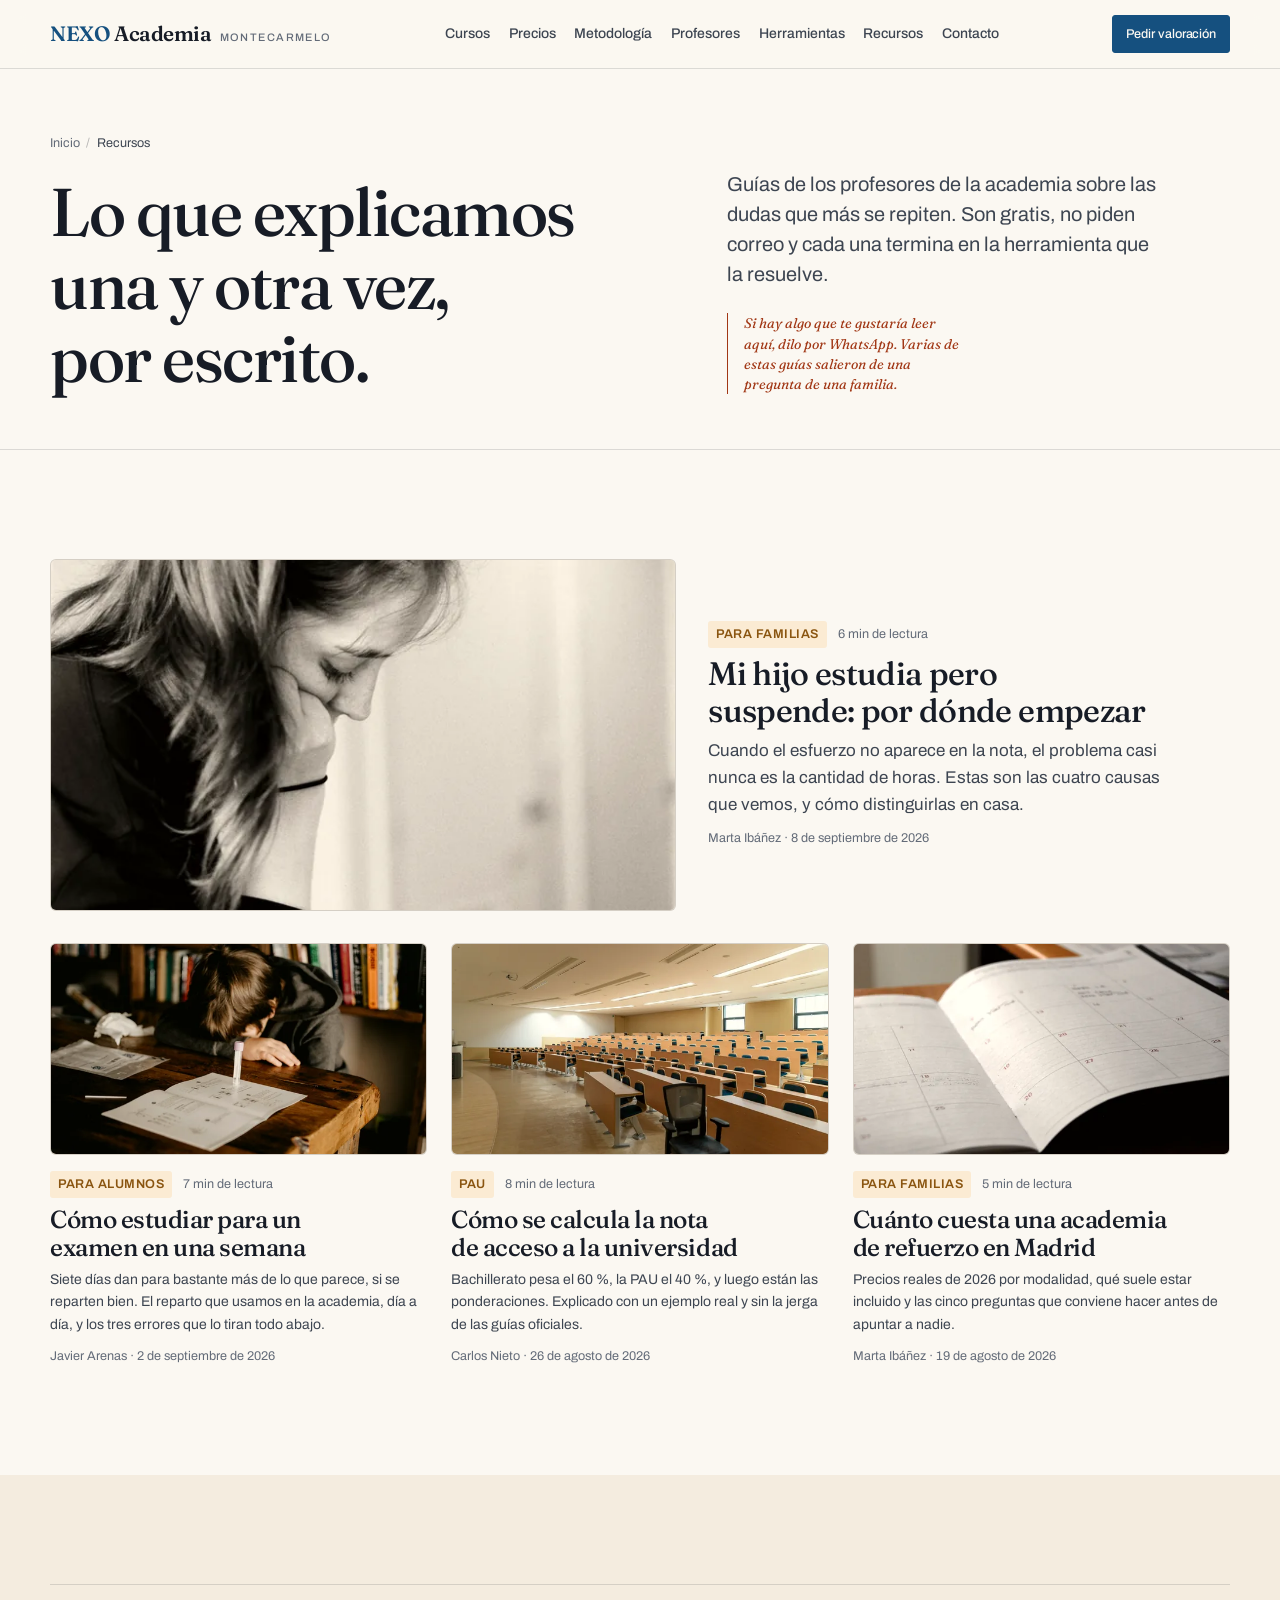
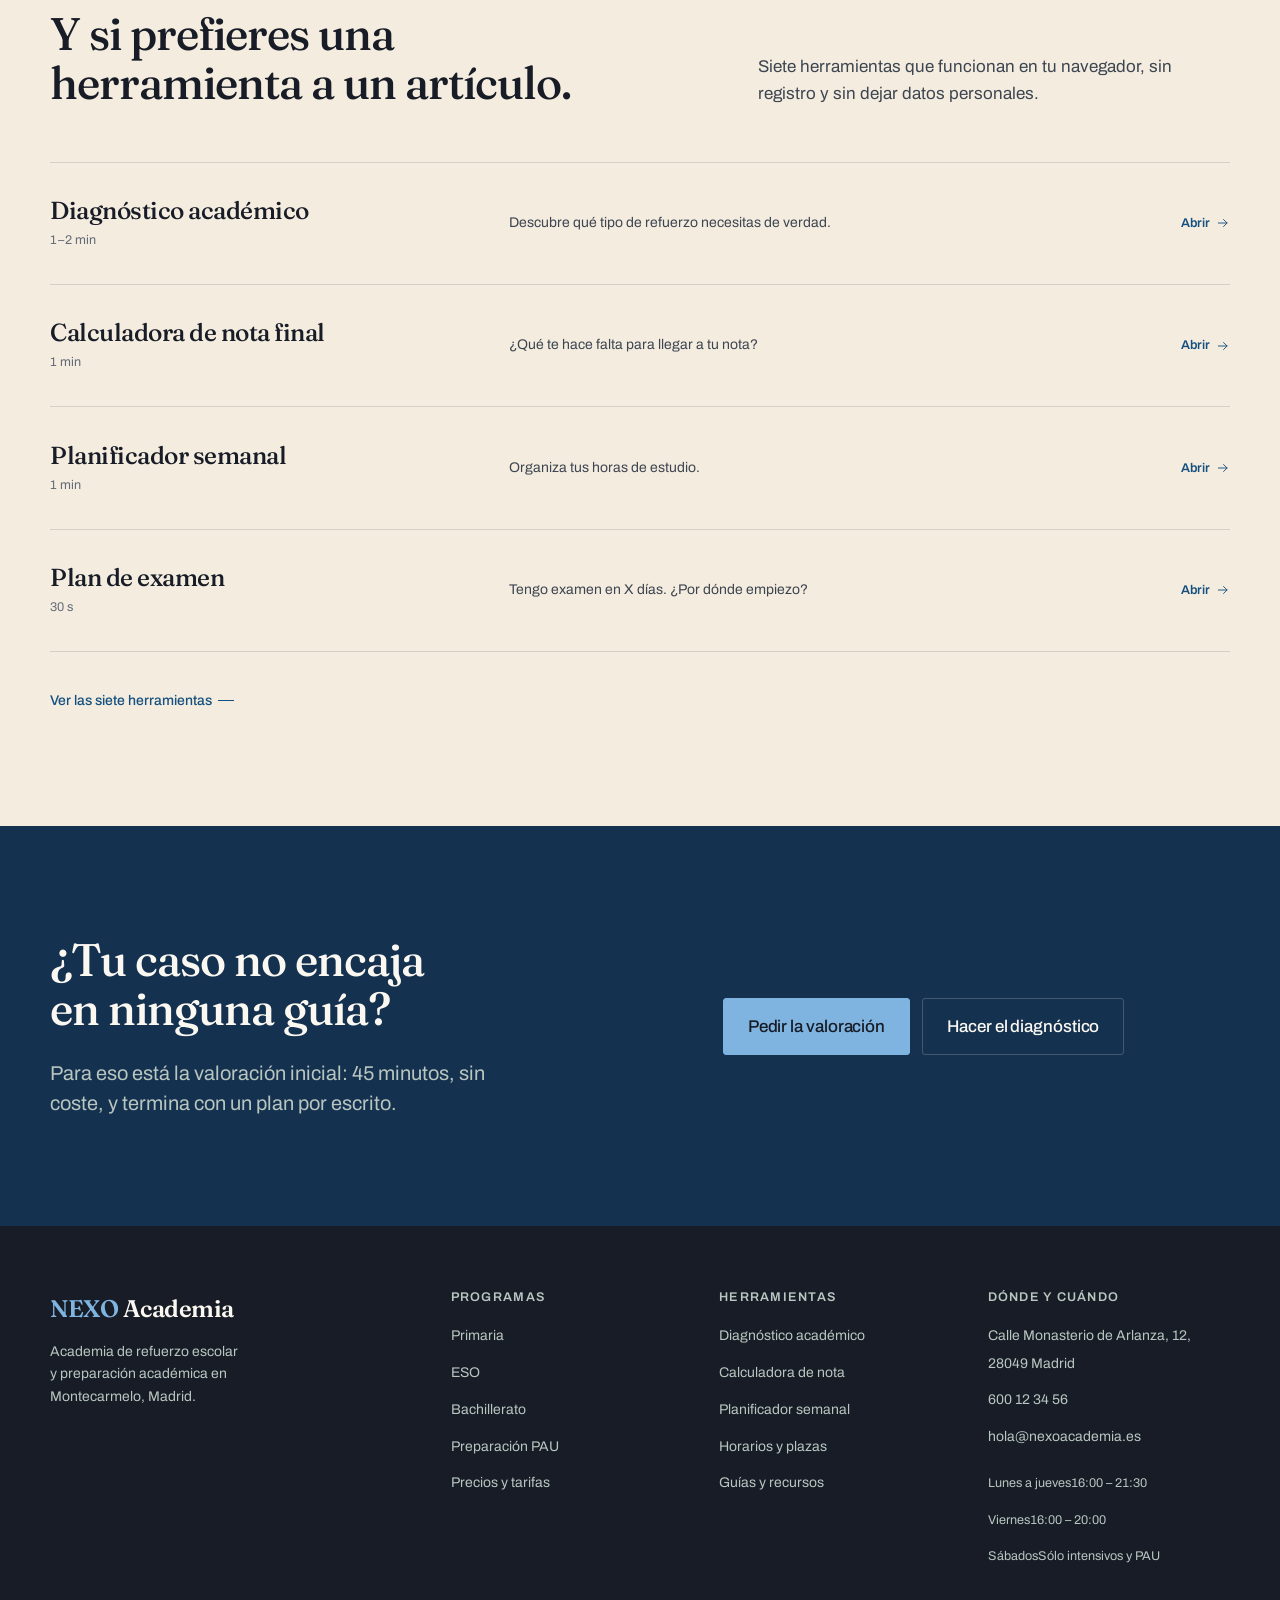
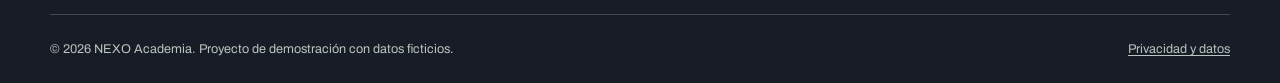
==== recursos/index.html @ dd291768 "Sección de recursos: el motor de captación a medio plazo Cuatro guías escritas por los profesores de" ====
<!doctype html>
<html lang="es">
<head>
<meta charset="utf-8">
<meta name="viewport" content="width=device-width, initial-scale=1">
<title>Recursos y guías de estudio | NEXO Academia</title>
<meta name="description" content="Guías escritas por los profesores de la academia: cómo estudiar para un examen, cómo se calcula la nota de acceso a la universidad y qué hacer cuando se estudia pero se suspende.">
<link rel="canonical" href="https://nexoacademia.es/recursos/index.html">
<meta name="theme-color" content="#fbf8f2">

<meta property="og:type" content="article">
<meta property="og:site_name" content="NEXO Academia">
<meta property="og:locale" content="es_ES">
<meta property="og:title" content="Recursos y guías de estudio | NEXO Academia">
<meta property="og:description" content="Guías escritas por los profesores de la academia: cómo estudiar para un examen, cómo se calcula la nota de acceso a la universidad y qué hacer cuando se estudia pero se suspende.">
<meta property="og:url" content="https://nexoacademia.es/recursos/index.html">
<meta property="og:image" content="https://nexoacademia.es/assets/images/art-suspende.webp">
<meta name="twitter:card" content="summary_large_image">

<link rel="icon" href="/assets/icons/favicon.svg" type="image/svg+xml">
<link rel="preconnect" href="https://fonts.googleapis.com">
<link rel="preconnect" href="https://fonts.gstatic.com" crossorigin>
<link rel="stylesheet" href="https://fonts.googleapis.com/css2?family=Archivo:wght@400..600&family=Fraunces:ital,opsz,wght@0,9..144,400..700;1,9..144,400..600&display=swap">
<link rel="stylesheet" href="/css/main.css">
<link rel="stylesheet" href="/css/components.css">
<link rel="stylesheet" href="/css/responsive.css">

<script src="/js/content.js" defer></script>
<script src="/js/utils.js" defer></script>
<script src="/js/render.js" defer></script>
<script src="/js/main.js" defer></script>

<script type="application/ld+json">
{
  "@context": "https://schema.org",
  "@type": "Blog",
  "name": "Recursos de NEXO Academia",
  "url": "https://nexoacademia.es/recursos/index.html",
  "inLanguage": "es-ES",
  "publisher": {
    "@type": "EducationalOrganization",
    "name": "NEXO Academia",
    "url": "https://nexoacademia.es/"
  },
  "blogPost": [
    {
      "@type": "BlogPosting",
      "headline": "Mi hijo estudia pero suspende: por dónde empezar",
      "url": "https://nexoacademia.es/recursos/mi-hijo-estudia-pero-suspende.html",
      "datePublished": "2026-09-08",
      "author": {
        "@type": "Person",
        "name": "Marta Ibáñez"
      }
    },
    {
      "@type": "BlogPosting",
      "headline": "Cómo estudiar para un examen en una semana",
      "url": "https://nexoacademia.es/recursos/estudiar-para-un-examen-en-una-semana.html",
      "datePublished": "2026-09-02",
      "author": {
        "@type": "Person",
        "name": "Javier Arenas"
      }
    },
    {
      "@type": "BlogPosting",
      "headline": "Cómo se calcula la nota de acceso a la universidad",
      "url": "https://nexoacademia.es/recursos/nota-de-acceso-pau-madrid.html",
      "datePublished": "2026-08-26",
      "author": {
        "@type": "Person",
        "name": "Carlos Nieto"
      }
    },
    {
      "@type": "BlogPosting",
      "headline": "Cuánto cuesta una academia de refuerzo en Madrid",
      "url": "https://nexoacademia.es/recursos/cuanto-cuesta-una-academia-en-madrid.html",
      "datePublished": "2026-08-19",
      "author": {
        "@type": "Person",
        "name": "Marta Ibáñez"
      }
    }
  ]
}
</script>
<script type="application/ld+json">
{
  "@context": "https://schema.org",
  "@type": "BreadcrumbList",
  "itemListElement": [
    {
      "@type": "ListItem",
      "position": 1,
      "name": "Inicio",
      "item": "https://nexoacademia.es/"
    },
    {
      "@type": "ListItem",
      "position": 2,
      "name": "Recursos",
      "item": "https://nexoacademia.es/recursos/index.html"
    }
  ]
}
</script>
</head>

<body>
<a class="skip-link" href="#contenido">Saltar al contenido</a>

<header class="site-header">
  <div class="wrap site-header__inner">
    <a class="brand" href="/index.html">
      <span><span class="brand__mark">NEXO</span> Academia</span>
      <span class="brand__sub">Montecarmelo</span>
    </a>
    <nav class="nav" aria-label="Principal">
      <a class="nav__link" href="/cursos.html">Cursos</a>
      <a class="nav__link" href="/precios.html">Precios</a>
      <a class="nav__link" href="/metodologia.html">Metodología</a>
      <a class="nav__link" href="/profesores.html">Profesores</a>
      <a class="nav__link" href="/herramientas.html">Herramientas</a>
      <a class="nav__link" href="/recursos/index.html">Recursos</a>
      <a class="nav__link" href="/contacto.html">Contacto</a>
    </nav>
    <div class="header-actions">
      <a class="btn btn--sm" href="/contacto.html">Pedir valoración</a>
      <button class="nav-toggle" type="button" aria-expanded="false" aria-controls="menu-movil" aria-label="Abrir menú">
        <span class="nav-toggle__bars" aria-hidden="true"></span>
      </button>
    </div>
  </div>
</header>

<div class="mobile-nav" id="menu-movil" data-open="false">
  <div class="wrap">
    <nav aria-label="Menú móvil">
      <a class="mobile-nav__link" href="/cursos.html">Cursos <span>Primaria a PAU</span></a>
      <a class="mobile-nav__link" href="/precios.html">Precios <span>Tarifas públicas</span></a>
      <a class="mobile-nav__link" href="/metodologia.html">Metodología <span>Cómo trabajamos</span></a>
      <a class="mobile-nav__link" href="/profesores.html">Profesores <span>6 personas</span></a>
      <a class="mobile-nav__link" href="/herramientas.html">Herramientas <span>Gratuitas</span></a>
      <a class="mobile-nav__link" href="/recursos/index.html">Recursos <span>Guías y consejos</span></a>
      <a class="mobile-nav__link" href="/diagnostico.html">Diagnóstico <span>1–2 min</span></a>
      <a class="mobile-nav__link" href="/contacto.html">Contacto <span>Montecarmelo</span></a>
    </nav>
    <div class="mobile-nav__actions">
      <a class="btn btn--lg" href="/contacto.html">Pedir valoración gratuita</a>
      <a class="btn btn--ghost btn--lg" data-link="wa" data-wa-intro="Me gustaría información sobre las clases de refuerzo." href="#">Escribir por WhatsApp</a>
    </div>
  </div>
</div>

<main id="contenido">
  <div class="page-head">
    <div class="wrap">
      <nav aria-label="Migas de pan">
        <ol class="crumbs">
          <li><a href="/index.html">Inicio</a></li>
          <li><span aria-current="page">Recursos</span></li>
        </ol>
      </nav>
      <div class="page-head__grid">
        <h1>Lo que explicamos una y otra vez, por escrito.</h1>
        <div>
          <p class="lead">Guías de los profesores de la academia sobre las dudas que más se repiten. Son gratis, no piden correo y cada una termina en la herramienta que la resuelve.</p>
          <p class="marginalia mt-5">Si hay algo que te gustaría leer aquí, dilo por WhatsApp. Varias de estas guías salieron de una pregunta de una familia.</p>
        </div>
      </div>
    </div>
  </div>

  <section class="section">
    <div class="wrap">
      <h2 class="visually-hidden">Todas las guías</h2>
      <div class="acards" data-render="article-list" data-base="/" data-lead="true"></div>
    </div>
  </section>

  <section class="section section--paper2">
    <div class="wrap">
      <div class="s-head">
        <h2 class="s-head__title">Y si prefieres una herramienta a un artículo.</h2>
        <div class="s-head__aside">
          <p>Siete herramientas que funcionan en tu navegador, sin registro y sin dejar datos personales.</p>
        </div>
      </div>
      <div class="tool-index" data-render="tool-index" data-limit="4" data-brief="true"></div>
      <p class="mt-6"><a class="link-arrow" href="/herramientas.html">Ver las siete herramientas</a></p>
    </div>
  </section>

  <section class="section section--ink on-ink">
    <div class="wrap closer">
      <div>
        <h2 class="closer__title">¿Tu caso no encaja en ninguna guía?</h2>
        <p class="lead mt-5">Para eso está la valoración inicial: 45 minutos, sin coste, y termina con un plan por escrito.</p>
      </div>
      <div class="closer__actions">
        <a class="btn btn--lg" href="/contacto.html">Pedir la valoración</a>
        <a class="btn btn--ghost btn--lg" href="/diagnostico.html">Hacer el diagnóstico</a>
      </div>
    </div>
  </section>
</main>

<footer class="site-footer">
  <div class="wrap">
    <div class="footer-grid">
      <div class="footer-col footer-brand">
        <a class="brand" href="/index.html"><span><span class="brand__mark">NEXO</span> Academia</span></a>
        <p data-academy="brand.descriptor"></p>
      </div>
      <div class="footer-col">
        <h3>Programas</h3>
        <ul>
          <li><a href="/cursos.html#programa-primaria">Primaria</a></li>
          <li><a href="/cursos.html#programa-eso">ESO</a></li>
          <li><a href="/cursos.html#programa-bachillerato">Bachillerato</a></li>
          <li><a href="/cursos.html#programa-pau">Preparación PAU</a></li>
          <li><a href="/precios.html">Precios y tarifas</a></li>
        </ul>
      </div>
      <div class="footer-col">
        <h3>Herramientas</h3>
        <ul>
          <li><a href="/diagnostico.html">Diagnóstico académico</a></li>
          <li><a href="/herramientas.html#nota">Calculadora de nota</a></li>
          <li><a href="/herramientas.html#planner">Planificador semanal</a></li>
          <li><a href="/herramientas.html#plazas">Horarios y plazas</a></li>
          <li><a href="/recursos/index.html">Guías y recursos</a></li>
        </ul>
      </div>
      <div class="footer-col">
        <h3>Dónde y cuándo</h3>
        <ul>
          <li><a data-link="maps" href="#" rel="noopener"><span data-academy="contact.street"></span>, <span data-academy="contact.city"></span></a></li>
          <li><a data-link="tel" href="#"><span data-academy="contact.phone"></span></a></li>
          <li><a data-link="mail" href="#"><span data-academy="contact.email"></span></a></li>
        </ul>
        <ul class="mt-5" data-render="hours" style="font-size:var(--step--2);color:var(--tx-2-on-ink);display:grid;gap:.4rem"></ul>
      </div>
    </div>
    <div class="footer-bottom">
      <p>© <span data-academy="year"></span> NEXO Academia. Proyecto de demostración con datos ficticios.</p>
      <p><a href="/privacidad.html">Privacidad y datos</a></p>
    </div>
  </div>
</footer>

<a class="wa-float" data-wa-context="Escribo desde vuestra web." href="#" aria-label="Escribir por WhatsApp">
  <svg viewBox="0 0 24 24" fill="none" stroke="currentColor" stroke-width="1.7" stroke-linecap="round" stroke-linejoin="round" aria-hidden="true">
    <path d="M3.5 20.5 5 16a8.5 8.5 0 1 1 3.2 3.1l-4.7 1.4Z"/>
    <path d="M9 9.5c0 3 2.5 5.5 5.5 5.5.6 0 1-.4 1-.9l-.2-1-1.6-.5-.8.9a5.7 5.7 0 0 1-2.4-2.4l.9-.8-.5-1.6-1-.2c-.5 0-.9.4-.9 1Z"/>
  </svg>
  <span>WhatsApp</span>
</a>

</body>
</html>
---- css/main.css ----
/* ═══════════════════════════════════════════════════════════════════════
   NEXO Academia — main.css
   Dirección visual: «Papel y Regla». Papel cálido, tinta, verde pizarra y
   un rojo de corrección que sólo aparece cuando hay algo que señalar.
   Orden: tokens · reset · tipografía · layout · secciones · utilidades.
   ═══════════════════════════════════════════════════════════════════════ */

/* ───────────────────────────────  TOKENS  ─────────────────────────── */
:root {
  /* Superficies */
  --paper:        #fbf8f2;
  --paper-2:      #f4ecdf;   /* arena */
  --paper-3:      #eadfc9;
  --ink:          #171c26;   /* casi negro, con un punto de azul */
  --navy:         #14314f;   /* superficie oscura de marca */
  --navy-2:       #0e2439;

  /* Texto */
  --tx:           #171c26;
  --tx-2:         #3d4551;
  --tx-3:         #636b78;
  --tx-on-ink:    #fbf8f2;
  --tx-2-on-ink:  #b9c6c0;

  /* Acentos */
  --blue:         #15507f;
  --blue-deep:    #0f3c61;
  --blue-soft:    #e3ecf5;
  --blue-lift:    #7fb3e0;   /* sobre azul oscuro */

  --amber:        #e0912b;   /* el color que se ve: rellenos y marcas */
  --amber-ink:    #8a5510;   /* la versión legible como texto */
  --amber-soft:   #fbebd3;
  --amber-lift:   #f0b25a;   /* sobre verde oscuro */

  --red:          #ce4b21;   /* marca de corrección */
  --red-deep:     #a13715;
  --red-soft:     #fbe8e0;
  --red-lift:     #f79468;

  /* Filetes */
  --rule:         rgba(23, 28, 38, .14);
  --rule-strong:  rgba(23, 28, 38, .3);
  --rule-on-ink:  rgba(251, 248, 242, .2);

  /* Tipografía */
  --font-display: 'Fraunces', 'Iowan Old Style', 'Palatino Linotype', Georgia, serif;
  --font-text:    'Archivo', system-ui, -apple-system, 'Segoe UI', Roboto, sans-serif;

  --step--2: clamp(.75rem, .735rem + .07vw, .8125rem);
  --step--1: clamp(.8125rem, .79rem + .11vw, .875rem);
  --step-0:  clamp(1rem, .972rem + .14vw, 1.0625rem);
  --step-1:  clamp(1.125rem, 1.08rem + .22vw, 1.25rem);
  --step-2:  clamp(1.3rem, 1.22rem + .4vw, 1.55rem);
  --step-3:  clamp(1.55rem, 1.39rem + .8vw, 2.1rem);
  --step-4:  clamp(1.95rem, 1.65rem + 1.5vw, 2.95rem);
  --step-5:  clamp(2.5rem, 1.9rem + 2.9vw, 4.35rem);
  --step-6:  clamp(2.9rem, 1.95rem + 4.4vw, 5.6rem);

  /* Ritmo */
  --s-1: .25rem;  --s-2: .5rem;   --s-3: .75rem;  --s-4: 1rem;
  --s-5: 1.5rem;  --s-6: 2rem;    --s-7: 3rem;    --s-8: 4rem;
  --s-9: 6rem;    --s-10: 8rem;

  --wrap:      min(100% - 2.5rem, 1180px);
  --wrap-wide: min(100% - 2.5rem, 1400px);
  --wrap-text: min(100% - 2.5rem, 46rem);
  --measure:   68ch;

  /* Forma */
  --r-1: 3px;
  --r-2: 6px;
  --r-pill: 999px;

  /* Movimiento */
  --ease-out:    cubic-bezier(.23, 1, .32, 1);
  --ease-in-out: cubic-bezier(.77, 0, .175, 1);
  --t-fast: 140ms;
  --t-mid:  220ms;
  --t-slow: 340ms;

  --shadow-lift: 0 1px 2px rgba(23, 28, 38, .05), 0 10px 30px -14px rgba(23, 28, 38, .28);
  --shadow-pop:  0 2px 4px rgba(23, 28, 38, .06), 0 22px 48px -20px rgba(23, 28, 38, .34);

  --header-h: 60px;
  color-scheme: light;
}

/* ────────────────────────────────  RESET  ─────────────────────────── */
*, *::before, *::after { box-sizing: border-box; }

* { margin: 0; }

html {
  -webkit-text-size-adjust: 100%;
  scroll-behavior: smooth;
  scroll-padding-top: calc(var(--header-h) + 1.5rem);
}

body {
  background: var(--paper);
  color: var(--tx);
  font-family: var(--font-text);
  font-size: var(--step-0);
  line-height: 1.6;
  font-synthesis-weight: none;
  text-rendering: optimizeLegibility;
  -webkit-font-smoothing: antialiased;
  overflow-x: hidden;
}

img, svg, video { display: block; max-width: 100%; height: auto; }
/* El reset anterior pisa el display:none que el navegador da a [hidden]. */
[hidden] { display: none !important; }
input, button, textarea, select { font: inherit; color: inherit; }
button { background: none; border: 0; }
ul, ol { padding: 0; list-style: none; }

/* Superficies del navegador: también forman parte del diseño */
::selection { background: var(--blue); color: var(--paper); }
body { caret-color: var(--blue); }
:focus-visible {
  outline: 2px solid var(--blue);
  outline-offset: 3px;
  border-radius: var(--r-1);
}
.on-ink :focus-visible { outline-color: var(--blue-lift); }

@supports (scrollbar-color: red blue) {
  html { scrollbar-color: var(--rule-strong) transparent; scrollbar-width: thin; }
}
::-webkit-scrollbar { width: 11px; height: 11px; }
::-webkit-scrollbar-track { background: var(--paper-2); }
::-webkit-scrollbar-thumb {
  background: rgba(23, 28, 38, .24);
  border: 3px solid var(--paper-2);
  border-radius: var(--r-pill);
}
::-webkit-scrollbar-thumb:hover { background: rgba(23, 28, 38, .42); }

/* ─────────────────────────────  TIPOGRAFÍA  ───────────────────────── */
h1, h2, h3, h4 {
  font-family: var(--font-display);
  font-weight: 500;
  line-height: 1.08;
  letter-spacing: -.022em;
  text-wrap: balance;
  font-variation-settings: 'SOFT' 0, 'WONK' 0;
}

h1 { font-size: var(--step-5); }
h2 { font-size: var(--step-4); }
h3 { font-size: var(--step-2); line-height: 1.18; letter-spacing: -.016em; }
h4 { font-size: var(--step-1); line-height: 1.25; letter-spacing: -.012em; }

p { text-wrap: pretty; }
p, li { max-width: var(--measure); }

a { color: inherit; text-underline-offset: .18em; text-decoration-thickness: from-font; }

strong, b { font-weight: 600; }

.display {
  font-family: var(--font-display);
  font-weight: 500;
  letter-spacing: -.03em;
  line-height: 1;
  font-variation-settings: 'SOFT' 0, 'WONK' 0;
}

.lead {
  font-size: var(--step-1);
  line-height: 1.5;
  color: var(--tx-2);
  max-width: 44ch;
}

.num {
  font-family: var(--font-display);
  font-variant-numeric: tabular-nums lining-nums;
  letter-spacing: -.03em;
}

.tnum { font-variant-numeric: tabular-nums lining-nums; }

.micro {
  font-size: var(--step--2);
  letter-spacing: .1em;
  text-transform: uppercase;
  font-weight: 600;
  color: var(--tx-3);
}

.small { font-size: var(--step--1); color: var(--tx-2); }

/* Anotación al margen: la firma visual del proyecto */
.marginalia {
  font-family: var(--font-display);
  font-style: italic;
  font-size: var(--step--1);
  line-height: 1.45;
  color: var(--red-deep);   /* el rojo de relleno no llega a AA como texto */
  max-width: 26ch;
  padding-left: var(--s-4);
  border-left: 1px solid currentColor;
}

.on-ink .marginalia { color: var(--red-lift); }

/* ───────────────────────────────  LAYOUT  ─────────────────────────── */
.wrap      { width: var(--wrap); margin-inline: auto; }
.wrap-wide { width: var(--wrap-wide); margin-inline: auto; }
.wrap-text { width: var(--wrap-text); margin-inline: auto; }

.section { padding-block: clamp(3.5rem, 2rem + 6vw, 7rem); }
.section-tight { padding-block: clamp(2.5rem, 1.5rem + 4vw, 4.5rem); }

.section--paper2 { background: var(--paper-2); }

/* Sobre tinta se redefinen los tokens, no cada selector: así ningún texto
   secundario se queda con un gris pensado para fondo claro. */
/* .result es una superficie oscura suelta dentro de una página clara:
   necesita los mismos tokens o su texto y sus botones se vuelven invisibles. */
.section--ink, .on-ink, .site-footer, .result {
  --tx:          #fbf8f2;
  --tx-2:        #b9c6c0;
  --tx-3:        #b9c6c0;
  --blue:       var(--blue-lift);
  --amber:       var(--amber-lift);
  --amber-ink:   var(--amber-lift);
  --red:         var(--red-lift);
  --rule:        rgba(251, 248, 242, .2);
  --rule-strong: rgba(251, 248, 242, .36);
  --paper-2:     rgba(251, 248, 242, .07);
  --paper-3:     rgba(251, 248, 242, .12);
  color: var(--tx-on-ink);
}

.section--ink { background: var(--navy); }

/* La franja que sigue al hero recoge su azul sin corte visible. */
.hero-cine + .section--ink { padding-top: clamp(2.5rem, 1.5rem + 3vw, 4rem); }
.site-footer  { background: var(--navy-2); }

.rule { border: 0; border-top: 1px solid var(--rule); margin: 0; }
.rule--strong { border-top-color: var(--rule-strong); }
.on-ink .rule, .section--ink .rule { border-top-color: var(--rule-on-ink); }

/* Encabezado de sección: título a la izquierda, entradilla a la derecha.
   Sin etiquetas sobre el título: el titular se sostiene solo. */
.s-head {
  display: grid;
  gap: var(--s-4) var(--s-7);
  padding-top: var(--s-5);
  border-top: 1px solid var(--rule);
  margin-bottom: clamp(2rem, 1rem + 3vw, 3.5rem);
}

.s-head__title { max-width: 18ch; }
.s-head__aside { align-self: end; }
.s-head__aside p { color: var(--tx-2); max-width: 42ch; }

@media (min-width: 62rem) {
  .s-head { grid-template-columns: minmax(0, 7fr) minmax(0, 5fr); align-items: start; }
}

.grid { display: grid; gap: var(--s-5); }

.skip-link {
  position: absolute;
  left: var(--s-4);
  top: var(--s-4);
  z-index: 200;
  transform: translateY(-160%);
  background: var(--ink);
  color: var(--paper);
  padding: .65rem 1rem;
  border-radius: var(--r-1);
  font-size: var(--step--1);
  font-weight: 500;
  transition: transform var(--t-mid) var(--ease-out);
}
.skip-link:focus-visible { transform: translateY(0); }

/* ──────────────────────────────  CABECERA  ────────────────────────── */
.site-header {
  position: sticky;
  top: 0;
  z-index: 100;
  background: color-mix(in srgb, var(--paper) 86%, transparent);
  backdrop-filter: saturate(140%) blur(12px);
  -webkit-backdrop-filter: saturate(140%) blur(12px);
  border-bottom: 1px solid var(--rule);
}

.site-header__inner {
  height: var(--header-h);
  display: flex;
  align-items: center;
  justify-content: space-between;
  gap: var(--s-5);
}

.brand {
  display: inline-flex;
  align-items: baseline;
  gap: .5rem;
  text-decoration: none;
  font-family: var(--font-display);
  font-size: 1.3rem;
  font-weight: 600;
  letter-spacing: -.02em;
  font-variation-settings: 'SOFT' 0, 'WONK' 0;
  white-space: nowrap;
}
.brand__mark { color: var(--blue); }
.brand__sub {
  font-family: var(--font-text);
  font-size: .68rem;
  font-weight: 500;
  letter-spacing: .13em;
  text-transform: uppercase;
  color: var(--tx-3);
}

.nav { display: none; }

@media (min-width: 64rem) {
  .nav {
    display: flex;
    align-items: center;
    gap: clamp(.9rem, .2rem + 1.2vw, 1.7rem);
  }
  .nav__link {
    position: relative;
    text-decoration: none;
    font-size: var(--step--1);
    font-weight: 500;
    color: var(--tx-2);
    padding-block: .4rem;
    transition: color var(--t-fast) ease;
  }
  .nav__link::after {
    content: '';
    position: absolute;
    left: 0;
    right: 0;
    bottom: 0;
    height: 1.5px;
    background: var(--blue);
    transform: scaleX(0);
    transform-origin: left;
    transition: transform var(--t-mid) var(--ease-out);
  }
  .nav__link:hover { color: var(--tx); }
  .nav__link:hover::after,
  .nav__link[aria-current='page']::after { transform: scaleX(1); }
  .nav__link[aria-current='page'] { color: var(--tx); }
}

.header-actions { display: flex; align-items: center; gap: var(--s-3); }
.header-actions .btn { white-space: nowrap; }

/* Menú móvil */
.nav-toggle {
  display: inline-flex;
  align-items: center;
  justify-content: center;
  width: 44px;
  height: 44px;
  margin-right: -6px;
  border-radius: var(--r-1);
  cursor: pointer;
  color: var(--tx);
}
@media (min-width: 64rem) { .nav-toggle { display: none; } }

.nav-toggle__bars { display: block; width: 20px; height: 12px; position: relative; }
.nav-toggle__bars::before,
.nav-toggle__bars::after {
  content: '';
  position: absolute;
  left: 0;
  width: 100%;
  height: 1.5px;
  background: currentColor;
  transition: transform var(--t-mid) var(--ease-out), top var(--t-fast) var(--ease-out);
}
.nav-toggle__bars::before { top: 0; }
.nav-toggle__bars::after  { top: 10px; }
.nav-toggle[aria-expanded='true'] .nav-toggle__bars::before { top: 5px; transform: rotate(45deg); }
.nav-toggle[aria-expanded='true'] .nav-toggle__bars::after  { top: 5px; transform: rotate(-45deg); }

.mobile-nav {
  position: fixed;
  inset: var(--header-h) 0 0;
  z-index: 99;
  background: var(--paper);
  padding: var(--s-6) 0 var(--s-8);
  overflow-y: auto;
  opacity: 0;
  visibility: hidden;
  transform: translateY(-8px);
  /* La visibilidad cambia de golpe: al abrir, de inmediato; al cerrar, al final. */
  transition: opacity var(--t-mid) var(--ease-out),
              transform var(--t-mid) var(--ease-out),
              visibility 0s linear var(--t-mid);
}
.mobile-nav[data-open='true'] {
  opacity: 1;
  visibility: visible;
  transform: translateY(0);
  transition: opacity var(--t-mid) var(--ease-out),
              transform var(--t-mid) var(--ease-out),
              visibility 0s;
}
@media (min-width: 64rem) { .mobile-nav { display: none; } }

.mobile-nav__link {
  display: flex;
  align-items: baseline;
  justify-content: space-between;
  gap: var(--s-4);
  padding: var(--s-4) 0;
  border-bottom: 1px solid var(--rule);
  text-decoration: none;
  font-family: var(--font-display);
  font-size: var(--step-2);
  letter-spacing: -.02em;
  font-variation-settings: 'SOFT' 0, 'WONK' 0;
}
.mobile-nav__link span { font-family: var(--font-text); font-size: var(--step--1); color: var(--tx-3); }
.mobile-nav__link[aria-current='page'] { color: var(--blue); }
.mobile-nav__actions { display: grid; gap: var(--s-3); margin-top: var(--s-6); }

/* ──────────────────────────────  PIE  ─────────────────────────────── */
.site-footer {
  background: var(--ink);
  color: var(--tx-on-ink);
  padding-block: var(--s-8) var(--s-5);
}
.site-footer a { color: var(--tx-on-ink); }

.footer-grid {
  display: grid;
  gap: var(--s-7) var(--s-6);
  padding-bottom: var(--s-7);
}
@media (min-width: 46rem) { .footer-grid { grid-template-columns: repeat(2, minmax(0, 1fr)); } }
@media (min-width: 70rem) { .footer-grid { grid-template-columns: 1.6fr 1fr 1fr 1.1fr; } }

.footer-col h3 {
  font-family: var(--font-text);
  font-size: var(--step--2);
  font-weight: 600;
  letter-spacing: .1em;
  text-transform: uppercase;
  color: var(--tx-2-on-ink);
  margin-bottom: var(--s-4);
}
.footer-col li + li { margin-top: .6rem; }
.footer-col a {
  font-size: var(--step--1);
  text-decoration: none;
  color: var(--tx-2-on-ink);
  transition: color var(--t-fast) ease;
}
.footer-col a:hover { color: var(--tx-on-ink); text-decoration: underline; }

.footer-brand .brand { color: var(--tx-on-ink); font-size: 1.5rem; }
.footer-brand .brand__mark { color: var(--blue-lift); }
.footer-brand p { color: var(--tx-2-on-ink); font-size: var(--step--1); margin-top: var(--s-3); max-width: 34ch; }

.footer-bottom {
  border-top: 1px solid var(--rule-on-ink);
  padding-top: var(--s-5);
  display: flex;
  flex-wrap: wrap;
  gap: var(--s-3) var(--s-5);
  justify-content: space-between;
  font-size: var(--step--2);
  color: var(--tx-2-on-ink);
}
.footer-bottom a { color: var(--tx-2-on-ink); }

/* ─────────────  REJILLA HEREDADA DEL HERO (metodología)  ────────────── */
.hero__grid { display: grid; gap: clamp(2rem, 1rem + 4vw, 3.5rem); }

@media (min-width: 64rem) {
  .hero__grid {
    grid-template-columns: minmax(0, 1.08fr) minmax(0, .92fr);
    align-items: center;
    gap: clamp(2.5rem, 1rem + 4vw, 5rem);
  }
}

.stars { display: inline-flex; gap: 2px; color: var(--amber); vertical-align: middle; }
.stars svg { width: 16px; height: 16px; }

/* Ficha de seguimiento: sigue viva en la página de metodología. */
.hero__card {
  background: var(--paper);
  border: 1px solid var(--rule-strong);
  border-radius: var(--r-2);
  box-shadow: var(--shadow-lift);
  overflow: hidden;
}

.hero__card-head {
  display: flex;
  align-items: center;
  justify-content: space-between;
  gap: var(--s-4);
  padding: var(--s-4) var(--s-5);
  border-bottom: 1px solid var(--rule);
  background: var(--paper-2);
}
.hero__card-body { padding: var(--s-5); display: grid; gap: var(--s-4); }

.trend {
  display: grid;
  grid-template-columns: repeat(5, 1fr);
  gap: var(--s-3);
  align-items: end;
  height: 148px;
  padding-top: var(--s-2);
}
.trend__col {
  display: flex;
  flex-direction: column;
  align-items: center;
  justify-content: flex-end;
  gap: .3rem;
  height: 100%;
  min-height: 0;
}

/* La barra vive dentro de su propia pista: así el valor de arriba y la
   etiqueta de abajo nunca se comen el espacio del gráfico. */
.trend__track {
  flex: 1 1 auto;
  min-height: 0;
  width: 100%;
  display: flex;
  align-items: flex-end;
  justify-content: center;
}
.trend__bar {
  width: 100%;
  max-width: 34px;
  flex: 0 0 auto;
  background: var(--blue-soft);
  border: 1px solid var(--blue);
  border-bottom: 0;
  border-radius: var(--r-1) var(--r-1) 0 0;
  transform-origin: bottom;
  height: calc(var(--h) * 1%);
  min-height: 3px;
  /* El único gesto de entrada de la portada. Sin JS: no parpadea. */
  animation: bar-grow 720ms var(--ease-out) both;
  animation-delay: var(--d, 0ms);
}
@keyframes bar-grow {
  from { transform: scaleY(.04); opacity: .4; }
  to   { transform: scaleY(1); opacity: 1; }
}
.trend__col:last-child .trend__bar { background: var(--blue); }
.trend__label { font-size: var(--step--2); color: var(--tx-3); font-variant-numeric: tabular-nums; }
.trend__value {
  font-family: var(--font-display);
  font-size: var(--step--1);
  font-weight: 600;
  font-variant-numeric: tabular-nums;
}

/* ──────────────────────────  SÍNTOMAS / PROBLEMA  ─────────────────── */
.symptoms { display: grid; }

.symptom {
  display: grid;
  gap: var(--s-2) var(--s-6);
  padding-block: clamp(1.4rem, 1rem + 1.4vw, 2.2rem);
  border-top: 1px solid var(--rule);
}
.symptom:first-child { border-top: 0; }

.symptom__quote {
  font-family: var(--font-display);
  font-size: var(--step-3);
  line-height: 1.16;
  letter-spacing: -.022em;
  font-variation-settings: 'SOFT' 0, 'WONK' 0;
  max-width: 20ch;
}
.symptom__note { color: var(--tx-2); font-size: var(--step--1); max-width: 42ch; align-self: center; }

@media (min-width: 58rem) {
  .symptom { grid-template-columns: minmax(0, 1fr) minmax(0, 1fr); align-items: baseline; }
}

/* ─────────────────────────────  MÉTODO  ───────────────────────────── */
/* Los números 01–04 sí informan: el orden de las fases es el método. */
.method { display: grid; counter-reset: step; }

.method__item {
  display: grid;
  gap: var(--s-2) var(--s-6);
  padding-block: clamp(1.6rem, 1rem + 1.8vw, 2.6rem);
  border-top: 1px solid var(--rule);
  position: relative;
}

.method__step {
  font-family: var(--font-display);
  font-size: var(--step-3);
  font-weight: 600;
  font-variant-numeric: tabular-nums;
  color: var(--blue);
  line-height: 1;
}
.method__time { font-size: var(--step--1); color: var(--tx-3); margin-top: .35rem; }
.method__title { margin-bottom: .5rem; }
.method__text { color: var(--tx-2); max-width: 52ch; }

@media (min-width: 58rem) {
  .method__item { grid-template-columns: 7rem minmax(0, 1fr) minmax(0, 1.15fr); align-items: start; }
  .method__body { grid-column: 2; }
  .method__text { grid-column: 3; }
  .method__title { margin-bottom: 0; }
}

/* ────────────────────────────  PROGRAMAS  ─────────────────────────── */
.programs { display: grid; gap: 0; }

.program {
  display: grid;
  gap: var(--s-4) var(--s-6);
  padding-block: clamp(1.8rem, 1.2rem + 2vw, 2.8rem);
  border-top: 1px solid var(--rule);
  transition: background-color var(--t-mid) ease;
}
.program:last-child { border-bottom: 1px solid var(--rule); }

.program__name {
  font-family: var(--font-display);
  font-size: var(--step-3);
  letter-spacing: -.025em;
  line-height: 1.05;
  font-variation-settings: 'SOFT' 0, 'WONK' 0;
}
.program__ages { font-size: var(--step--1); color: var(--tx-3); margin-top: .35rem; }
.program__lead { font-size: var(--step-1); line-height: 1.4; max-width: 34ch; }
.program__body { color: var(--tx-2); font-size: var(--step--1); margin-top: var(--s-3); max-width: 52ch; }

.program__meta {
  display: grid;
  gap: var(--s-3);
  align-content: start;
}
.meta-row {
  display: flex;
  justify-content: space-between;
  gap: var(--s-4);
  font-size: var(--step--1);
  padding-bottom: .5rem;
  border-bottom: 1px dotted var(--rule-strong);
}
.meta-row dt { color: var(--tx-3); }
.meta-row dd { margin: 0; font-weight: 500; text-align: right; }

@media (min-width: 60rem) {
  .program { grid-template-columns: minmax(0, 3fr) minmax(0, 5fr) minmax(0, 3.6fr); align-items: start; }
  .program:hover { background: color-mix(in srgb, var(--paper-2) 60%, transparent); }
}

.chips { display: flex; flex-wrap: wrap; gap: .4rem; margin-top: var(--s-4); }
.chip {
  font-size: var(--step--2);
  padding: .28rem .6rem;
  border: 1px solid var(--rule-strong);
  border-radius: var(--r-pill);
  color: var(--tx-2);
  background: var(--paper);
}
.section--paper2 .chip { background: var(--paper); }

/* ───────────────────────────  PROFESORADO  ────────────────────────── */
.teachers { display: grid; gap: var(--s-6) var(--s-6); }
@media (min-width: 48rem) { .teachers { grid-template-columns: repeat(2, minmax(0, 1fr)); } }
@media (min-width: 76rem) { .teachers { grid-template-columns: repeat(3, minmax(0, 1fr)); } }

.teacher { display: grid; gap: var(--s-4); align-content: start; }

.teacher__portrait {
  aspect-ratio: 4 / 5;
  border: 1px solid var(--rule-strong);
  border-radius: var(--r-2);
  overflow: hidden;
  background: var(--paper-2);
}
.teacher__portrait svg { width: 100%; height: 100%; }

.teacher__name { font-size: var(--step-2); }
.teacher__role { font-size: var(--step--1); color: var(--blue); font-weight: 500; margin-top: .2rem; }
.teacher__years {
  font-size: var(--step--2);
  color: var(--tx-3);
  margin-top: .4rem;
  font-variant-numeric: tabular-nums;
}
.teacher__bio { font-size: var(--step--1); color: var(--tx-2); margin-top: var(--s-3); }

/* ─────────────────────────────  OPINIONES  ────────────────────────── */
.quotes { display: grid; gap: var(--s-6); }
@media (min-width: 52rem) { .quotes { grid-template-columns: repeat(2, minmax(0, 1fr)); gap: var(--s-6) var(--s-7); } }

.quote {
  display: grid;
  gap: var(--s-4);
  align-content: start;
  padding-top: var(--s-5);
  border-top: 2px solid var(--ink);
}
.quote blockquote {
  font-family: var(--font-display);
  font-size: var(--step-2);
  line-height: 1.32;
  letter-spacing: -.018em;
  font-variation-settings: 'SOFT' 0, 'WONK' 0;
  margin: 0;
}
.quote figcaption { display: flex; align-items: center; gap: var(--s-3); }

.avatar {
  width: 38px;
  height: 38px;
  flex: none;
  display: grid;
  place-items: center;
  border-radius: var(--r-pill);
  background: var(--blue-soft);
  border: 1px solid var(--blue);
  color: var(--blue-deep);
  font-size: var(--step--2);
  font-weight: 600;
  letter-spacing: .04em;
}
.quote__who { font-size: var(--step--1); font-weight: 500; }
.quote__rel { font-size: var(--step--2); color: var(--tx-3); }

/* ──────────────────────────  CIERRE / CTA  ────────────────────────── */
.closer { display: grid; gap: var(--s-6); align-items: center; }
@media (min-width: 60rem) { .closer { grid-template-columns: minmax(0, 1.2fr) minmax(0, 1fr); gap: var(--s-8); } }

.closer__title { font-size: var(--step-4); max-width: 16ch; }
.closer__actions { display: grid; gap: var(--s-3); }
@media (min-width: 30rem) { .closer__actions { grid-auto-flow: column; justify-content: start; } }

/* ─────────────────────────  CABECERA DE PÁGINA  ───────────────────── */
.page-head {
  padding-block: clamp(2rem, 1rem + 4vw, 4rem) clamp(2rem, 1rem + 3vw, 3.5rem);
  border-bottom: 1px solid var(--rule);
}
.page-head__grid { display: grid; gap: var(--s-5) var(--s-7); }
@media (min-width: 62rem) {
  .page-head__grid { grid-template-columns: minmax(0, 1.25fr) minmax(0, 1fr); align-items: end; }
}
.page-head h1 { font-size: var(--step-5); max-width: 15ch; }
.page-head .lead { max-width: 42ch; }

.crumbs {
  display: flex;
  flex-wrap: wrap;
  align-items: center;
  gap: .4rem;
  font-size: var(--step--2);
  color: var(--tx-3);
  margin-bottom: var(--s-4);
}
.crumbs a { color: var(--tx-3); text-decoration: none; }
.crumbs a:hover { color: var(--tx); text-decoration: underline; }
.crumbs li { display: flex; align-items: center; gap: .4rem; max-width: none; }
.crumbs li + li::before { content: '/'; color: var(--rule-strong); }
.crumbs [aria-current] { color: var(--tx-2); }

/* ─────────────────────────────  REVELADO  ─────────────────────────── */
/* Un único gesto de entrada, corto y sólo donde aporta. */
[data-reveal] {
  opacity: 0;
  transform: translateY(14px);
}
[data-reveal].is-in {
  opacity: 1;
  transform: none;
  transition: opacity 520ms var(--ease-out), transform 520ms var(--ease-out);
  transition-delay: var(--reveal-delay, 0ms);
}
.no-js [data-reveal], html:not(.js) [data-reveal] { opacity: 1; transform: none; }

/* ──────────────────────────  MOVIMIENTO REDUCIDO  ─────────────────── */
@media (prefers-reduced-motion: reduce) {
  html { scroll-behavior: auto; }
  *, *::before, *::after {
    animation-duration: .01ms !important;
    animation-iteration-count: 1 !important;
    transition-duration: .01ms !important;
    scroll-behavior: auto !important;
  }
  [data-reveal] { opacity: 1; transform: none; }
  .trend__bar { transform: none; }
}

/* ────────────────────────────  UTILIDADES  ────────────────────────── */
.visually-hidden {
  position: absolute !important;
  width: 1px; height: 1px;
  padding: 0; margin: -1px;
  overflow: hidden;
  clip: rect(0 0 0 0);
  clip-path: inset(50%);
  white-space: nowrap;
  border: 0;
}
.stack > * + * { margin-top: var(--s-4); }
.stack-lg > * + * { margin-top: var(--s-6); }
.text-red { color: var(--red); }
.text-green { color: var(--blue); }
.mt-5 { margin-top: var(--s-5); }
.mt-6 { margin-top: var(--s-6); }
.mt-7 { margin-top: var(--s-7); }
.no-measure { max-width: none; }

/* ═══════════════════════════════════════════════════════════════════════
   PORTADA CINEMATOGRÁFICA
   Vídeo de un aula real a pantalla completa. El degradado no es adorno:
   garantiza el contraste del texto y funde el vídeo con el papel de la
   sección siguiente.
   ═══════════════════════════════════════════════════════════════════════ */
.hero-cine {
  position: relative;
  isolation: isolate;
  display: grid;
  align-content: center;
  min-height: 92svh;
  /* Se mete bajo la cabecera para que el vídeo llegue al borde superior. */
  margin-top: calc(var(--header-h) * -1);
  padding-top: calc(var(--header-h) + clamp(3rem, 2rem + 5vw, 6rem));
  padding-bottom: clamp(4rem, 3rem + 6vw, 8rem);
  background: var(--navy-2) center / cover no-repeat;
  overflow: hidden;
}

@supports not (min-height: 92svh) {
  .hero-cine { min-height: 92vh; }
}

.hero-cine__media,
.hero-cine__video {
  position: absolute;
  inset: 0;
  width: 100%;
  height: 100%;
  z-index: -2;
}
.hero-cine__media {
  background: var(--navy-2) center / cover no-repeat;
  background-image: image-set(url('../assets/images/hero-poster.webp') 1x);
}
.hero-cine__video { object-fit: cover; opacity: 0; transition: opacity 900ms var(--ease-out); }
.hero-cine__video[data-playing='true'] { opacity: 1; }

.hero-cine__scrim {
  position: absolute;
  inset: 0;
  z-index: -1;
  pointer-events: none;
  background:
    linear-gradient(to bottom,
      rgba(20, 49, 79, .86) 0%,
      rgba(20, 49, 79, .58) 24%,
      rgba(20, 49, 79, .58) 66%,
      rgba(20, 49, 79, .88) 86%,
      var(--navy) 100%);
}

.hero-cine__inner {
  display: grid;
  text-align: center;
  gap: var(--s-5);
}
/* Cada bloque ocupa el ancho disponible y su max-width sólo lo limita:
   con justify-items:center el ancho era el max-width y se salía en móvil. */
.hero-cine__inner > * { margin-inline: auto; }

.hero-cine__title {
  font-size: clamp(2.6rem, 1.4rem + 5.4vw, 5.6rem);
  line-height: .98;
  letter-spacing: -.035em;
  color: var(--paper);
  max-width: 17ch;
  margin: 0;
}
.hero-cine__title em {
  font-style: italic;
  color: var(--amber-lift);
}

.hero-cine__lead {
  font-size: var(--step-1);
  line-height: 1.5;
  color: rgba(251, 248, 242, .82);
  max-width: 48ch;
}

.hero-cine__actions {
  display: flex;
  flex-wrap: wrap;
  justify-content: center;
  gap: var(--s-3);
  margin-top: var(--s-2);
}

.hero-cine__proof {
  display: flex;
  flex-wrap: wrap;
  align-items: center;
  justify-content: center;
  gap: .3rem .6rem;
  font-size: var(--step--1);
  color: rgba(251, 248, 242, .78);
  margin-top: var(--s-4);
}
.hero-cine__proof b { color: var(--paper); font-weight: 600; font-variant-numeric: tabular-nums; }
.hero-cine__proof .stars { color: var(--amber-lift); }

/* Control de pausa: un vídeo que se mueve solo necesita poder pararse. */
.hero-cine .hero-cine__toggle {
  position: absolute;
  right: clamp(1rem, 4vw, 2.5rem);
  bottom: clamp(1rem, 4vw, 2.5rem);
  z-index: 2;
  width: 44px;
  height: 44px;
  display: grid;
  place-items: center;
  border-radius: var(--r-pill);
  color: var(--paper);
  cursor: pointer;
}
.hero-cine__toggle svg { width: 16px; height: 16px; }
.hero-cine__toggle[hidden] { display: none; }

/* ─────────────────────  ENTRADA ESCALONADA  ─────────────────────────── */
@keyframes fade-rise {
  from { opacity: 0; transform: translateY(24px); }
  to   { opacity: 1; transform: none; }
}

.hero-cine__inner > * { animation: fade-rise 800ms var(--ease-out) both; }
.hero-cine__inner > :nth-child(2) { animation-delay: 120ms; }
.hero-cine__inner > :nth-child(3) { animation-delay: 240ms; }
.hero-cine__inner > :nth-child(4) { animation-delay: 360ms; }

/* ────────────────  CABECERA SOBRE EL VÍDEO  ─────────────────────────── */
.site-header[data-over='true'] {
  background: transparent;
  backdrop-filter: none;
  -webkit-backdrop-filter: none;
  border-bottom-color: transparent;
  --tx:   #fbf8f2;
  --tx-2: rgba(251, 248, 242, .78);
  --tx-3: rgba(251, 248, 242, .62);
  color: var(--paper);
}
.site-header[data-over='true'] .brand__mark { color: var(--amber-lift); }
.site-header[data-over='true'] .nav__link::after { background: var(--amber-lift); }
.site-header[data-over='true'] .btn--sm {
  --btn-bg: rgba(251, 248, 242, .1);
  --btn-fg: #fbf8f2;
  --btn-bd: rgba(251, 248, 242, .34);
  backdrop-filter: blur(8px);
  -webkit-backdrop-filter: blur(8px);
  border-radius: var(--r-pill);
}
@media (hover: hover) and (pointer: fine) {
  .site-header[data-over='true'] .btn--sm:hover {
    --btn-bg: var(--amber); --btn-fg: #241505; --btn-bd: var(--amber);
  }
}
.site-header[data-over='true'] :focus-visible { outline-color: var(--paper); }

@media (prefers-reduced-motion: reduce) {
  .hero-cine__inner > * { animation: none; }
  .hero-cine__video { transition: none; }
}
---- css/components.css ----
/* ═══════════════════════════════════════════════════════════════════════
   NEXO Academia — components.css
   Botones, campos, herramientas, resultados, acordeón, tablas y estados.
   ═══════════════════════════════════════════════════════════════════════ */

/* ──────────────────────────────  BOTONES  ─────────────────────────── */
.btn {
  --btn-bg: var(--blue);
  --btn-fg: var(--paper);
  --btn-bd: var(--blue);
  display: inline-flex;
  align-items: center;
  justify-content: center;
  gap: .5rem;
  min-height: 46px;
  padding: .7rem 1.15rem;
  background: var(--btn-bg);
  color: var(--btn-fg);
  border: 1px solid var(--btn-bd);
  border-radius: var(--r-1);
  font-size: var(--step--1);
  font-weight: 500;
  letter-spacing: -.005em;
  text-decoration: none;
  cursor: pointer;
  text-align: center;
  transition: background-color var(--t-fast) ease,
              border-color var(--t-fast) ease,
              color var(--t-fast) ease,
              transform var(--t-fast) var(--ease-out);
}
.btn:active { transform: scale(.975); }
.btn svg { flex: none; width: 16px; height: 16px; }

@media (hover: hover) and (pointer: fine) {
  .btn:hover { --btn-bg: var(--blue-deep); --btn-bd: var(--blue-deep); }
}

.btn--ghost { --btn-bg: transparent; --btn-fg: var(--tx); --btn-bd: var(--rule-strong); }
@media (hover: hover) and (pointer: fine) {
  .btn--ghost:hover { --btn-bg: transparent; --btn-fg: var(--blue); --btn-bd: var(--blue); }
}

.btn--ink { --btn-bg: var(--ink); --btn-fg: var(--paper); --btn-bd: var(--ink); }
@media (hover: hover) and (pointer: fine) {
  .btn--ink:hover { --btn-bg: var(--blue); --btn-bd: var(--blue); }
}

.btn--wa { --btn-bg: transparent; --btn-fg: var(--tx); --btn-bd: var(--rule-strong); }
@media (hover: hover) and (pointer: fine) {
  .btn--wa:hover { --btn-bg: var(--ink); --btn-fg: var(--paper); --btn-bd: var(--ink); }
}

.btn--sm { min-height: 38px; padding: .45rem .8rem; font-size: var(--step--2); }
.btn--lg { min-height: 52px; padding: .85rem 1.5rem; font-size: var(--step-0); }
.btn--block { width: 100%; }

.on-ink .btn--ghost, .section--ink .btn--ghost, .site-footer .btn--ghost, .result .btn--ghost {
  --btn-fg: var(--paper);
  --btn-bd: var(--rule-on-ink);
}
@media (hover: hover) and (pointer: fine) {
  .on-ink .btn--ghost:hover, .section--ink .btn--ghost:hover, .site-footer .btn--ghost:hover, .result .btn--ghost:hover {
    --btn-bg: var(--paper); --btn-fg: var(--ink); --btn-bd: var(--paper);
  }
}
.section--ink .btn:not(.btn--ghost), .site-footer .btn:not(.btn--ghost), .result .btn:not(.btn--ghost) {
  --btn-bg: var(--blue-lift); --btn-fg: var(--ink); --btn-bd: var(--blue-lift);
}
@media (hover: hover) and (pointer: fine) {
  .section--ink .btn:not(.btn--ghost):hover, .site-footer .btn:not(.btn--ghost):hover {
    --btn-bg: var(--paper); --btn-bd: var(--paper);
  }
}

.btn[disabled], .btn[aria-disabled='true'] {
  opacity: .45;
  cursor: not-allowed;
  transform: none;
  pointer-events: none;
}

.btn[data-loading='true'] { pointer-events: none; }
.btn[data-loading='true'] .btn__label { opacity: .45; filter: blur(2px); transition: opacity var(--t-mid) ease, filter var(--t-mid) ease; }

/* Enlace con flecha: el gesto de avance del sitio */
.link-arrow {
  display: inline-flex;
  align-items: center;
  gap: .4rem;
  font-size: var(--step--1);
  font-weight: 500;
  color: var(--blue);
  text-decoration: none;
  padding-block: .35rem;
}
.link-arrow::after {
  content: '';
  width: 1.15em;
  height: 1px;
  background: currentColor;
  transform-origin: left center;
  transition: transform var(--t-mid) var(--ease-out);
}
.link-arrow:hover { text-decoration: underline; }
.link-arrow:hover::after { transform: scaleX(1.65); }
.on-ink .link-arrow, .section--ink .link-arrow { color: var(--blue-lift); }

/* ──────────────────────────────  CAMPOS  ──────────────────────────── */
.field { display: grid; grid-template-columns: minmax(0, 1fr); gap: .45rem; min-width: 0; }
.field > label, .field-legend {
  font-size: var(--step--1);
  font-weight: 500;
  color: var(--tx);
}
.field__help { font-size: var(--step--2); color: var(--tx-3); }

.input, .select, .textarea {
  width: 100%;
  min-height: 46px;
  padding: .6rem .75rem;
  background: var(--paper);
  border: 1px solid var(--rule-strong);
  border-radius: var(--r-1);
  font-size: var(--step-0);
  transition: border-color var(--t-fast) ease, box-shadow var(--t-fast) ease;
}
.input::placeholder, .textarea::placeholder { color: var(--tx-3); }
.input:hover, .select:hover, .textarea:hover { border-color: rgba(23, 28, 38, .45); }
.input:focus, .select:focus, .textarea:focus {
  outline: none;
  border-color: var(--blue);
  box-shadow: 0 0 0 3px color-mix(in srgb, var(--blue) 16%, transparent);
}
.textarea { min-height: 110px; resize: vertical; line-height: 1.5; }

.select {
  appearance: none;
  min-width: 0;
  text-overflow: ellipsis;
  padding-right: 2.4rem;
  background-image: url("data:image/svg+xml,%3Csvg xmlns='http://www.w3.org/2000/svg' width='14' height='14' viewBox='0 0 24 24' fill='none' stroke='%233d4551' stroke-width='2' stroke-linecap='round' stroke-linejoin='round'%3E%3Cpath d='m6 9 6 6 6-6'/%3E%3C/svg%3E");
  background-repeat: no-repeat;
  background-position: right .85rem center;
}

.input[aria-invalid='true'], .select[aria-invalid='true'], .textarea[aria-invalid='true'] {
  border-color: var(--red);
  box-shadow: 0 0 0 3px color-mix(in srgb, var(--red) 14%, transparent);
}

.field__error {
  display: flex;
  align-items: flex-start;
  gap: .4rem;
  font-size: var(--step--2);
  color: var(--red-deep);
  font-weight: 500;
}
.field__error svg { width: 14px; height: 14px; flex: none; margin-top: .15em; }
.field__error[hidden] { display: none; }

fieldset { border: 0; padding: 0; margin: 0; min-width: 0; }
legend { padding: 0; }

/* Opciones seleccionables (radio / checkbox visualmente reconstruidos) */
.options { display: grid; grid-template-columns: minmax(0, 1fr); gap: .6rem; }
.options--2 { grid-template-columns: repeat(2, minmax(0, 1fr)); }
@media (min-width: 40rem) {
  .options--grid { grid-template-columns: repeat(2, minmax(0, 1fr)); }
  .options--grid-3 { grid-template-columns: repeat(3, minmax(0, 1fr)); }
}

.option {
  position: relative;
  display: flex;
  align-items: flex-start;
  gap: .7rem;
  padding: .85rem 1rem;
  background: var(--paper);
  border: 1px solid var(--rule-strong);
  border-radius: var(--r-2);
  cursor: pointer;
  min-height: 52px;
  transition: border-color var(--t-fast) ease, background-color var(--t-fast) ease, transform var(--t-fast) var(--ease-out);
}
.option:active { transform: scale(.99); }
@media (hover: hover) and (pointer: fine) {
  .option:hover { border-color: rgba(23, 28, 38, .5); }
}
.option input { position: absolute; opacity: 0; width: 1px; height: 1px; }

.option__box {
  flex: none;
  width: 19px;
  height: 19px;
  margin-top: .12em;
  border: 1px solid var(--rule-strong);
  border-radius: var(--r-pill);
  display: grid;
  place-items: center;
  transition: border-color var(--t-fast) ease, background-color var(--t-fast) ease;
}
.option--check .option__box { border-radius: var(--r-1); }
.option__box::after {
  content: '';
  width: 9px;
  height: 9px;
  border-radius: inherit;
  background: var(--paper);
  transform: scale(0);
  transition: transform 180ms var(--ease-out);
}
.option--check .option__box::after {
  width: 11px; height: 11px;
  background: none;
  border-radius: 0;
  -webkit-mask: url("data:image/svg+xml,%3Csvg xmlns='http://www.w3.org/2000/svg' viewBox='0 0 24 24' fill='none' stroke='%23000' stroke-width='3.2' stroke-linecap='round' stroke-linejoin='round'%3E%3Cpath d='M20 6 9 17l-5-5'/%3E%3C/svg%3E") center/contain no-repeat;
  mask: url("data:image/svg+xml,%3Csvg xmlns='http://www.w3.org/2000/svg' viewBox='0 0 24 24' fill='none' stroke='%23000' stroke-width='3.2' stroke-linecap='round' stroke-linejoin='round'%3E%3Cpath d='M20 6 9 17l-5-5'/%3E%3C/svg%3E") center/contain no-repeat;
  background-color: var(--paper);
}

.option__text { display: grid; gap: .15rem; }
.option__label { font-size: var(--step--1); font-weight: 500; line-height: 1.35; }
.option__hint { font-size: var(--step--2); color: var(--tx-3); line-height: 1.4; }

.option:has(input:checked) {
  border-color: var(--blue);
  background: var(--blue-soft);
}
.option:has(input:checked) .option__box { background: var(--blue); border-color: var(--blue); }
.option:has(input:checked) .option__box::after { transform: scale(1); }
.option:has(input:focus-visible) { outline: 2px solid var(--blue); outline-offset: 3px; }
.option:has(input:disabled) { opacity: .45; cursor: not-allowed; }

/* Botonera segmentada */
.segmented {
  display: inline-flex;
  padding: 3px;
  background: var(--paper-2);
  border: 1px solid var(--rule);
  border-radius: var(--r-2);
  gap: 2px;
  flex-wrap: wrap;
}
.segmented label { position: relative; }
.segmented input { position: absolute; opacity: 0; width: 1px; height: 1px; }
.segmented span {
  display: block;
  padding: .45rem .85rem;
  border-radius: var(--r-1);
  font-size: var(--step--2);
  font-weight: 500;
  color: var(--tx-2);
  cursor: pointer;
  white-space: nowrap;
  transition: background-color var(--t-fast) ease, color var(--t-fast) ease;
}
.segmented input:checked + span { background: var(--ink); color: var(--paper); }
.segmented input:focus-visible + span { outline: 2px solid var(--blue); outline-offset: 2px; }

/* Deslizadores */
.slider-row { display: grid; gap: .5rem; }
.slider-row__top { display: flex; align-items: baseline; justify-content: space-between; gap: var(--s-4); }
.slider-row__value {
  font-family: var(--font-display);
  font-size: var(--step-2);
  font-weight: 600;
  font-variant-numeric: tabular-nums;
  letter-spacing: -.02em;
}
.slider-row__value[data-tone='red'] { color: var(--red); }
.slider-row__value[data-tone='green'] { color: var(--blue); }

input[type='range'] {
  -webkit-appearance: none;
  appearance: none;
  width: 100%;
  height: 28px;
  background: none;
  cursor: pointer;
}
input[type='range']::-webkit-slider-runnable-track {
  height: 3px;
  background: var(--rule-strong);
  border-radius: var(--r-pill);
}
input[type='range']::-moz-range-track {
  height: 3px;
  background: var(--rule-strong);
  border-radius: var(--r-pill);
}
input[type='range']::-webkit-slider-thumb {
  -webkit-appearance: none;
  width: 22px; height: 22px;
  margin-top: -9.5px;
  border-radius: var(--r-pill);
  background: var(--paper);
  border: 1.5px solid var(--blue);
  box-shadow: 0 1px 2px rgba(20, 22, 26, .18);
  transition: transform var(--t-fast) var(--ease-out), box-shadow var(--t-fast) ease;
}
input[type='range']::-moz-range-thumb {
  width: 20px; height: 20px;
  border-radius: var(--r-pill);
  background: var(--paper);
  border: 1.5px solid var(--blue);
  box-shadow: 0 1px 2px rgba(20, 22, 26, .18);
}
input[type='range']:active::-webkit-slider-thumb { transform: scale(1.12); }
input[type='range']:focus-visible::-webkit-slider-thumb { box-shadow: 0 0 0 4px color-mix(in srgb, var(--blue) 22%, transparent); }
input[type='range']:focus-visible { outline: none; }

/* ─────────────────────────  MÓDULO HERRAMIENTA  ───────────────────── */
.tool {
  background: var(--paper);
  border: 1px solid var(--rule-strong);
  border-radius: var(--r-2);
  overflow: hidden;
  scroll-margin-top: calc(var(--header-h) + 1.5rem);
}

.tool__head {
  display: flex;
  flex-wrap: wrap;
  align-items: baseline;
  justify-content: space-between;
  gap: var(--s-2) var(--s-4);
  padding: var(--s-4) var(--s-5);
  background: var(--paper-2);
  border-bottom: 1px solid var(--rule);
}
.tool__title { font-size: var(--step-2); }
.tool__meta { font-size: var(--step--2); color: var(--tx-3); font-variant-numeric: tabular-nums; }
.tool__intro { padding: var(--s-5) var(--s-5) 0; color: var(--tx-2); font-size: var(--step--1); }
/* minmax(0,1fr) evita que un <select> con opciones largas estire la columna
   y desborde el módulo en móvil. */
.tool__body {
  padding: var(--s-5);
  display: grid;
  grid-template-columns: minmax(0, 1fr);
  gap: var(--s-5);
}
.tool__body > * { min-width: 0; }
.tool__foot {
  padding: var(--s-4) var(--s-5);
  border-top: 1px solid var(--rule);
  background: var(--paper-2);
  display: flex;
  flex-wrap: wrap;
  align-items: center;
  justify-content: space-between;
  gap: var(--s-3) var(--s-4);
}
.tool__foot p { font-size: var(--step--1); color: var(--tx-2); max-width: 46ch; }

@media (min-width: 58rem) {
  .tool__body--split { grid-template-columns: minmax(0, 1fr) minmax(0, 1fr); gap: var(--s-6); align-items: start; }
}

.tool-grid { display: grid; gap: var(--s-5); }

/* ─────────────────────  ASISTENTE POR PASOS (stepper)  ────────────── */
.stepper__bar {
  position: relative;
  height: 2px;
  background: var(--rule);
  border-radius: var(--r-pill);
  overflow: hidden;
}
.stepper__fill {
  position: absolute;
  inset: 0;
  transform-origin: left;
  transform: scaleX(var(--p, 0));
  background: var(--blue);
  transition: transform 420ms var(--ease-out);
}
.stepper__meta {
  display: flex;
  align-items: baseline;
  justify-content: space-between;
  gap: var(--s-4);
  margin-top: .6rem;
  font-size: var(--step--2);
  color: var(--tx-3);
  font-variant-numeric: tabular-nums;
}

.step-panel { display: grid; grid-template-columns: minmax(0, 1fr); gap: var(--s-4); }
.step-panel[hidden] { display: none; }

.step-panel__title { font-size: var(--step-3); max-width: 22ch; }
.step-panel__help { font-size: var(--step--1); color: var(--tx-3); }

.step-enter {
  animation: step-in 320ms var(--ease-out) both;
}
@keyframes step-in {
  from { opacity: 0; transform: translateY(10px); }
  to   { opacity: 1; transform: none; }
}
@media (prefers-reduced-motion: reduce) {
  .step-enter { animation: none; }
}

.step-nav {
  display: flex;
  align-items: center;
  justify-content: space-between;
  gap: var(--s-3);
  padding-top: var(--s-4);
  border-top: 1px solid var(--rule);
}

/* ────────────────────────  PANEL DE RESULTADO  ────────────────────── */
.result {
  background: var(--navy);
  color: var(--tx-on-ink);
  border-radius: var(--r-2);
  overflow: hidden;
}
.result[hidden] { display: none; }

.result__head {
  padding: var(--s-5);
  border-bottom: 1px solid var(--rule-on-ink);
  display: grid;
  gap: var(--s-2);
}
.result__profile {
  font-family: var(--font-display);
  font-size: var(--step-4);
  line-height: 1.04;
  letter-spacing: -.028em;
  color: var(--blue-lift);
  font-variation-settings: 'SOFT' 0, 'WONK' 0;
}
.result__headline { font-size: var(--step-1); line-height: 1.35; max-width: 34ch; }
.result__body { padding: var(--s-5); display: grid; gap: var(--s-5); }
.result__explain { color: var(--tx-2-on-ink); font-size: var(--step--1); max-width: 58ch; }

.result__specs {
  display: grid;
  gap: 0;
  border-top: 1px solid var(--rule-on-ink);
}
.spec {
  display: flex;
  align-items: baseline;
  justify-content: space-between;
  gap: var(--s-4);
  padding: .8rem 0;
  border-bottom: 1px solid var(--rule-on-ink);
}
.spec__k { font-size: var(--step--2); color: var(--tx-2-on-ink); letter-spacing: .04em; text-transform: uppercase; }
.spec__v { font-size: var(--step--1); font-weight: 500; text-align: right; }
.spec__v .num { font-size: var(--step-1); }

.result__list { display: grid; gap: .7rem; }
.result__list li {
  display: flex;
  gap: .65rem;
  font-size: var(--step--1);
  color: var(--tx-2-on-ink);
  max-width: 58ch;
}
.result__list li::before {
  content: '';
  flex: none;
  width: 7px; height: 7px;
  margin-top: .55em;
  border: 1px solid var(--blue-lift);
  border-radius: var(--r-pill);
}
.result__actions {
  display: grid;
  gap: var(--s-3);
  padding-top: var(--s-4);
  border-top: 1px solid var(--rule-on-ink);
}
@media (min-width: 34rem) { .result__actions { grid-auto-flow: column; justify-content: start; } }

.result-reveal { animation: result-in 460ms var(--ease-out) both; }
@keyframes result-in {
  from { opacity: 0; transform: translateY(16px) scale(.985); }
  to   { opacity: 1; transform: none; }
}
@media (prefers-reduced-motion: reduce) { .result-reveal { animation: none; } }

/* ───────────────────────────  CIFRA GRANDE  ───────────────────────── */
.figure-out {
  display: grid;
  gap: .3rem;
  padding: var(--s-5);
  background: var(--paper-2);
  border: 1px solid var(--rule);
  border-radius: var(--r-2);
}
.figure-out__value {
  font-family: var(--font-display);
  font-size: var(--step-6);
  font-weight: 600;
  line-height: .9;
  letter-spacing: -.045em;
  font-variant-numeric: tabular-nums;
  font-variation-settings: 'SOFT' 0, 'WONK' 0;
}
.figure-out__unit { font-size: .4em; font-weight: 500; letter-spacing: -.01em; color: var(--tx-3); }
.figure-out__label { font-size: var(--step--1); color: var(--tx-2); max-width: 34ch; }
.figure-out[data-state='alert'] { background: var(--red-soft); border-color: color-mix(in srgb, var(--red) 40%, transparent); }
.figure-out[data-state='alert'] .figure-out__value { color: var(--red-deep); }
.figure-out[data-state='ok'] { background: var(--blue-soft); border-color: color-mix(in srgb, var(--blue) 35%, transparent); }
.figure-out[data-state='ok'] .figure-out__value { color: var(--blue-deep); }

/* Leyenda compartida por las barras de las calculadoras */
.gradebar__legend { display: flex; flex-wrap: wrap; gap: var(--s-2) var(--s-4); font-size: var(--step--2); color: var(--tx-2); }
.gradebar__legend span { display: inline-flex; align-items: center; gap: .4rem; }
.gradebar__legend i { width: 10px; height: 10px; border-radius: 2px; display: block; }

/* ────────────────────────────  PLAN SEMANAL  ──────────────────────── */
.week { display: grid; gap: var(--s-4); }
@media (min-width: 40rem) { .week { grid-template-columns: repeat(2, minmax(0, 1fr)); } }
@media (min-width: 64rem) { .week { grid-template-columns: repeat(3, minmax(0, 1fr)); } }

.day {
  border: 1px solid var(--rule);
  border-radius: var(--r-2);
  background: var(--paper);
  overflow: hidden;
}
.day__head {
  display: flex;
  align-items: baseline;
  justify-content: space-between;
  gap: var(--s-3);
  padding: .65rem .85rem;
  background: var(--paper-2);
  border-bottom: 1px solid var(--rule);
}
.day__name { font-size: var(--step--1); font-weight: 600; }
.day__total { font-size: var(--step--2); color: var(--tx-3); font-variant-numeric: tabular-nums; }
.day__list { padding: .5rem; display: grid; gap: .35rem; }

.block {
  display: grid;
  grid-template-columns: auto minmax(0, 1fr);
  gap: .2rem .7rem;
  padding: .55rem .6rem;
  border-radius: var(--r-1);
  background: var(--paper-2);
}
/* La dificultad se marca como en un cuaderno corregido: subrayando. */
.block[data-tone='alta']  { --mark: var(--red); }
.block[data-tone='media'] { --mark: var(--blue); }
.block[data-tone='baja']  { --mark: transparent; }
.block__time { font-size: var(--step--2); color: var(--tx-3); font-variant-numeric: tabular-nums; grid-row: span 2; align-self: center; }
.block__subject {
  font-size: var(--step--1);
  font-weight: 500;
  line-height: 1.3;
  text-decoration: underline;
  text-decoration-color: var(--mark, transparent);
  text-decoration-thickness: 2px;
  text-underline-offset: 3px;
}
.block__task { font-size: var(--step--2); color: var(--tx-3); line-height: 1.3; }

.day--rest .day__list { padding: .85rem; }
.day--rest p { font-size: var(--step--2); color: var(--tx-3); }

/* ──────────────────────────  PLAN DE EXAMEN  ──────────────────────── */
.phases { display: grid; gap: 0; }
.phase {
  display: grid;
  grid-template-columns: auto minmax(0, 1fr);
  gap: .25rem var(--s-4);
  padding-block: var(--s-4);
  border-top: 1px solid var(--rule);
}
.phase:last-child { border-bottom: 1px solid var(--rule); }
.phase__days {
  font-family: var(--font-display);
  font-size: var(--step--1);
  font-weight: 600;
  font-variant-numeric: tabular-nums;
  color: var(--blue);
  white-space: nowrap;
  grid-row: span 2;
  min-width: 6.5rem;
}
.phase__name { font-size: var(--step--1); font-weight: 600; }
.phase__detail { font-size: var(--step--2); color: var(--tx-2); max-width: 56ch; }

/* ────────────────────  HORARIOS Y PLAZAS (extra)  ─────────────────── */
.slots { display: grid; gap: var(--s-3); }

.slot {
  display: grid;
  grid-template-columns: minmax(0, 1fr) auto;
  gap: .4rem var(--s-4);
  align-items: center;
  padding: var(--s-4);
  border: 1px solid var(--rule-strong);
  border-radius: var(--r-2);
  background: var(--paper);
  text-align: left;
  width: 100%;
  cursor: pointer;
  transition: border-color var(--t-fast) ease, background-color var(--t-fast) ease, transform var(--t-fast) var(--ease-out);
}
.slot:active { transform: scale(.995); }
@media (hover: hover) and (pointer: fine) {
  .slot:hover:not([data-full='true']) { border-color: var(--blue); background: var(--blue-soft); }
}
.slot[data-full='true'] { cursor: default; opacity: .72; background: var(--paper-2); }

.slot__main { display: grid; gap: .2rem; }
.slot__course { font-size: var(--step--1); font-weight: 600; }
.slot__when { font-size: var(--step--2); color: var(--tx-2); font-variant-numeric: tabular-nums; }
.slot__seats { display: grid; gap: .3rem; justify-items: end; }

.seats-dots { display: flex; gap: 3px; }
.seats-dots i {
  width: 9px; height: 9px;
  border-radius: var(--r-pill);
  border: 1px solid var(--blue);
  display: block;
}
.seats-dots i[data-taken='true'] { background: var(--blue); }
.slot[data-full='true'] .seats-dots i { border-color: var(--tx-3); background: var(--tx-3); }

.seats-label { font-size: var(--step--2); font-weight: 600; color: var(--blue-deep); white-space: nowrap; }
.slot[data-full='true'] .seats-label { color: var(--tx-3); }
.seats-label[data-low='true'] { color: var(--red-deep); }

/* ────────────────────────────  ACORDEÓN  ──────────────────────────── */
.accordion { display: grid; }
.acc-item { border-top: 1px solid var(--rule); }
.acc-item:last-child { border-bottom: 1px solid var(--rule); }

.acc-btn {
  width: 100%;
  display: flex;
  align-items: flex-start;
  justify-content: space-between;
  gap: var(--s-4);
  padding: var(--s-4) 0;
  text-align: left;
  cursor: pointer;
  font-family: var(--font-display);
  font-size: var(--step-1);
  font-weight: 500;
  letter-spacing: -.015em;
  line-height: 1.3;
  font-variation-settings: 'SOFT' 0, 'WONK' 0;
  transition: color var(--t-fast) ease;
}
.acc-btn:hover { color: var(--blue); }

.acc-btn__icon {
  flex: none;
  position: relative;
  width: 17px; height: 17px;
  margin-top: .3em;
}
.acc-btn__icon::before, .acc-btn__icon::after {
  content: '';
  position: absolute;
  background: currentColor;
  transition: transform var(--t-mid) var(--ease-out), opacity var(--t-fast) ease;
}
.acc-btn__icon::before { top: 8px; left: 0; width: 17px; height: 1.5px; }
.acc-btn__icon::after  { left: 8px; top: 0; width: 1.5px; height: 17px; }
.acc-btn[aria-expanded='true'] .acc-btn__icon::after { transform: rotate(90deg); opacity: 0; }

.acc-panel {
  display: grid;
  grid-template-rows: 0fr;
  transition: grid-template-rows var(--t-slow) var(--ease-out);
}
.acc-item[data-open='true'] .acc-panel { grid-template-rows: 1fr; }
.acc-panel > div { overflow: hidden; }
.acc-panel p {
  font-size: var(--step--1);
  color: var(--tx-2);
  padding-bottom: var(--s-5);
  max-width: 62ch;
}

/* ────────────────────────────  TABLA  ─────────────────────────────── */
.table-wrap { overflow-x: auto; -webkit-overflow-scrolling: touch; }
.table {
  width: 100%;
  border-collapse: collapse;
  font-size: var(--step--1);
  font-variant-numeric: tabular-nums;
}

/* Sólo las tablas realmente anchas fuerzan scroll horizontal. */
.table--wide { min-width: 34rem; }
.table th, .table td { padding: .8rem .75rem; text-align: left; border-bottom: 1px solid var(--rule); }
.table th {
  font-size: var(--step--2);
  font-weight: 600;
  letter-spacing: .06em;
  text-transform: uppercase;
  color: var(--tx-3);
  border-bottom-color: var(--rule-strong);
}
.table td:not(:first-child), .table th:not(:first-child) { text-align: right; }
.table tbody tr:last-child td { border-bottom: 0; }
.table tbody tr:hover { background: color-mix(in srgb, var(--paper-2) 70%, transparent); }
.table .is-strong { font-weight: 600; }

/* ─────────────────────────  FICHA DEL ALUMNO  ─────────────────────── */
.snapshot {
  border: 1px solid var(--rule-strong);
  border-radius: var(--r-2);
  background: var(--paper);
  overflow: hidden;
}

/* Sólo acompaña al scroll cuando hay una columna de verdad a su lado. */
@media (min-width: 64rem) {
  .snapshot {
    position: sticky;
    top: calc(var(--header-h) + 1.25rem);
  }
}
.snapshot__head {
  padding: var(--s-4) var(--s-5);
  background: var(--ink);
  color: var(--tx-on-ink);
  display: grid;
  gap: .25rem;
}
.snapshot__head h2, .snapshot__head h3 { font-size: var(--step-1); color: var(--tx-on-ink); }
.snapshot__head p { font-size: var(--step--2); color: var(--tx-2-on-ink); }
.snapshot__body { padding: var(--s-4) var(--s-5) var(--s-5); display: grid; gap: var(--s-4); }
.snapshot__empty { font-size: var(--step--1); color: var(--tx-3); }

.snapshot__rows { display: grid; }
.snapshot__row {
  display: flex;
  align-items: baseline;
  justify-content: space-between;
  gap: var(--s-4);
  padding: .6rem 0;
  border-bottom: 1px dotted var(--rule-strong);
  font-size: var(--step--1);
}
.snapshot__row:last-child { border-bottom: 0; }
.snapshot__row dt { color: var(--tx-3); font-size: var(--step--2); }
.snapshot__row dd { margin: 0; font-weight: 500; text-align: right; font-variant-numeric: tabular-nums; }

.snapshot__meter { display: grid; gap: .4rem; }
.snapshot__meter-track { height: 3px; background: var(--rule); border-radius: var(--r-pill); overflow: hidden; }
.snapshot__meter-fill {
  height: 100%;
  background: var(--blue);
  transform-origin: left;
  transform: scaleX(var(--p, 0));
  transition: transform 460ms var(--ease-out);
}
.snapshot__meter-label { font-size: var(--step--2); color: var(--tx-3); font-variant-numeric: tabular-nums; }

/* ──────────────────────────  AVISOS / NOTAS  ──────────────────────── */
.note {
  display: flex;
  gap: .65rem;
  padding: var(--s-4);
  border-radius: var(--r-2);
  background: var(--paper-2);
  border: 1px solid var(--rule);
  font-size: var(--step--2);
  color: var(--tx-2);
}
.note svg { flex: none; width: 16px; height: 16px; margin-top: .15em; color: var(--tx-3); }
.note p { max-width: 60ch; }
.note--alert { background: var(--red-soft); border-color: color-mix(in srgb, var(--red) 35%, transparent); color: var(--red-deep); }
.note--alert svg { color: var(--red); }

/* Mensaje de WhatsApp en vista previa */
.wa-preview {
  display: grid;
  gap: var(--s-3);
}
.wa-preview__box {
  font-family: var(--font-text);
  font-size: var(--step--2);
  line-height: 1.55;
  white-space: pre-wrap;
  padding: var(--s-4);
  background: var(--paper-2);
  border: 1px solid var(--rule);
  border-radius: var(--r-2);
  color: var(--tx-2);
  max-height: 14rem;
  overflow-y: auto;
}
.section--ink .wa-preview__box, .on-ink .wa-preview__box, .result .wa-preview__box {
  background: rgba(251, 248, 242, .06);
  border-color: var(--rule-on-ink);
  color: var(--tx-2-on-ink);
}

/* ────────────────────────────  AVISO FLOTANTE  ────────────────────── */
.toast {
  position: fixed;
  left: 50%;
  bottom: calc(var(--s-5) + env(safe-area-inset-bottom, 0px));
  z-index: 300;
  display: flex;
  align-items: center;
  gap: .6rem;
  padding: .7rem 1rem;
  background: var(--ink);
  color: var(--paper);
  border-radius: var(--r-2);
  font-size: var(--step--2);
  box-shadow: var(--shadow-pop);
  transform: translate(-50%, 140%);
  opacity: 0;
  transition: transform 380ms var(--ease-out), opacity 200ms ease;
  max-width: calc(100% - 2rem);
}
.toast[data-show='true'] { transform: translate(-50%, 0); opacity: 1; }
.toast svg { width: 15px; height: 15px; color: var(--blue-lift); flex: none; }

/* ────────────────────────  BARRA MÓVIL FIJA  ──────────────────────── */
.sticky-cta {
  position: fixed;
  left: 0; right: 0;
  bottom: 0;
  z-index: 90;
  display: grid;
  grid-template-columns: 1fr 1fr;
  gap: .5rem;
  padding: .55rem .75rem calc(.55rem + env(safe-area-inset-bottom, 0px));
  background: color-mix(in srgb, var(--paper) 92%, transparent);
  backdrop-filter: blur(12px);
  -webkit-backdrop-filter: blur(12px);
  border-top: 1px solid var(--rule);
  transform: translateY(102%);
  transition: transform 300ms var(--ease-out);
}
.sticky-cta[data-show='true'] { transform: none; }
@media (min-width: 64rem) { .sticky-cta { display: none; } }

body:has(.sticky-cta) .site-footer { padding-bottom: calc(var(--s-8) + env(safe-area-inset-bottom, 0px)); }

/* ────────────────────  TARJETAS DE HERRAMIENTA (hub)  ─────────────── */
.tool-index { display: grid; }

.tool-link {
  display: grid;
  gap: .4rem var(--s-6);
  padding-block: clamp(1.4rem, 1rem + 1.4vw, 2.1rem);
  border-top: 1px solid var(--rule);
  text-decoration: none;
  position: relative;
  transition: background-color var(--t-fast) ease;
}
.tool-index .tool-link:last-child { border-bottom: 1px solid var(--rule); }
.tool-link__name {
  font-family: var(--font-display);
  font-size: var(--step-2);
  letter-spacing: -.02em;
  line-height: 1.15;
  font-variation-settings: 'SOFT' 0, 'WONK' 0;
}
.tool-link__claim { font-size: var(--step--1); color: var(--tx-2); max-width: 46ch; }
.tool-link__detail { font-size: var(--step--2); color: var(--tx-3); max-width: 52ch; margin-top: .3rem; }
.tool-link__go {
  display: inline-flex;
  align-items: center;
  gap: .4rem;
  font-size: var(--step--2);
  font-weight: 600;
  color: var(--blue);
  white-space: nowrap;
}
.tool-link__go svg { width: 14px; height: 14px; transition: transform var(--t-mid) var(--ease-out); }
@media (hover: hover) and (pointer: fine) {
  .tool-link:hover { background: color-mix(in srgb, var(--paper-2) 65%, transparent); }
  .tool-link:hover .tool-link__name { color: var(--blue); }
  .tool-link:hover .tool-link__go svg { transform: translateX(4px); }
}
@media (min-width: 56rem) {
  .tool-link { grid-template-columns: minmax(0, 4fr) minmax(0, 6fr) auto; align-items: center; }
}

/* ────────────────────────────  DIAGRAMAS  ─────────────────────────── */
.diagram {
  border: 1px solid var(--rule);
  border-radius: var(--r-2);
  background: var(--paper);
  padding: var(--s-5);
}
.section--ink .diagram { background: rgba(251, 248, 242, .05); border-color: var(--rule-on-ink); }
.diagram figcaption { font-size: var(--step--2); color: var(--tx-3); margin-top: var(--s-3); }

/* ───────────────────────────  IMPRESIÓN  ──────────────────────────── */
@media print {
  .site-header, .site-footer, .sticky-cta, .toast, .skip-link,
  .tool__foot, .btn, .no-print { display: none !important; }
  body { background: #fff; font-size: 11pt; }
  .tool, .day, .result { border-color: #999; break-inside: avoid; }
  .result { background: #fff; color: #000; }
  .result__profile { color: #000; }
  .result__explain, .result__list li { color: #333; }
  .week { grid-template-columns: repeat(3, 1fr); }
  a[href]::after { content: ''; }
  .section { padding-block: 1rem; }
}

/* ═══════════════════════════════════════════════════════════════════════
   FOTOGRAFÍA Y PIEZAS DE COLOR
   ═══════════════════════════════════════════════════════════════════════ */

/* Marco de foto: filete fino, esquina suave y ninguna sombra blanda. */
.shot {
  position: relative;
  overflow: hidden;
  border-radius: var(--r-2);
  background: var(--paper-2);
  border: 1px solid var(--rule);
}
.shot img {
  width: 100%;
  height: 100%;
  object-fit: cover;
  display: block;
}
.shot--wide  { aspect-ratio: 16 / 10; }
.shot--photo { aspect-ratio: 4 / 3; }
.shot--tall  { aspect-ratio: 4 / 5; }

/* Trazo de rotulador ámbar bajo una palabra del titular. */
.mark {
  background-image: linear-gradient(
    color-mix(in srgb, var(--amber) 62%, transparent),
    color-mix(in srgb, var(--amber) 62%, transparent)
  );
  background-repeat: no-repeat;
  background-size: 100% .2em;
  background-position: 0 84%;
  padding-inline: .05em;
  box-decoration-break: clone;
  -webkit-box-decoration-break: clone;
}

/* Banda de cifras: el dato grande en ámbar legible, sin tarjetas. */
.stats {
  display: grid;
  gap: var(--s-5) var(--s-6);
  grid-template-columns: repeat(2, minmax(0, 1fr));
}
@media (min-width: 52rem) { .stats { grid-template-columns: repeat(4, minmax(0, 1fr)); } }

.stat { display: grid; gap: .2rem; align-content: start; }
.stat__n {
  font-family: var(--font-display);
  font-size: clamp(2.4rem, 1.6rem + 3vw, 3.6rem);
  font-weight: 600;
  line-height: .95;
  letter-spacing: -.035em;
  font-variant-numeric: tabular-nums;
  color: var(--amber-ink);
}
.section--ink .stat__n, .on-ink .stat__n { color: var(--amber-lift); }
.stat__k { font-size: var(--step--1); color: var(--tx-2); max-width: 22ch; }

/* Bloque de foto + texto, alternando el lado. */
.media {
  display: grid;
  gap: clamp(1.5rem, 1rem + 3vw, 3.5rem);
  align-items: center;
}
@media (min-width: 58rem) {
  .media { grid-template-columns: minmax(0, 1fr) minmax(0, 1fr); }
  .media--flip .media__text { order: 2; }
}
.media__text { display: grid; gap: var(--s-4); align-content: center; }

/* ────────────────────  PLANIFICADOR A TODO EL ANCHO  ─────────────────── */
/* Los controles caben en una banda; la semana necesita la página entera. */
.tool__body--planner { display: block; }

.planner-controls {
  display: grid;
  gap: var(--s-4) var(--s-5);
  padding-bottom: var(--s-5);
  border-bottom: 1px solid var(--rule);
}
@media (min-width: 48rem) {
  .planner-controls { grid-template-columns: repeat(2, minmax(0, 1fr)); }
}
@media (min-width: 72rem) {
  .planner-controls { grid-template-columns: repeat(4, minmax(0, 1fr)); align-items: start; }
  .planner-controls__subjects { grid-column: span 2; }
}

.planner-output { padding-top: var(--s-5); display: grid; gap: var(--s-4); }
.planner-output__head {
  display: flex;
  flex-wrap: wrap;
  align-items: baseline;
  justify-content: space-between;
  gap: var(--s-3) var(--s-4);
}

.week { grid-template-columns: repeat(auto-fit, minmax(10rem, 1fr)); }


/* ────────────────────  CALCULADORA POR CRITERIOS  ────────────────────── */
.criteria { display: grid; gap: .5rem; }

.criterion {
  display: grid;
  grid-template-columns: minmax(0, 1fr) 4.5rem 5rem auto;
  gap: .5rem;
  align-items: center;
  padding: .5rem;
  background: var(--paper-2);
  border-radius: var(--r-2);
}
.criterion input.input { min-height: 40px; padding: .35rem .5rem; font-size: var(--step--1); background: var(--paper); }
.criterion__name { font-weight: 500; }
.criterion__pending { font-size: var(--step--2); color: var(--tx-3); text-align: center; }

.criterion__drop {
  width: 34px;
  height: 34px;
  display: grid;
  place-items: center;
  border-radius: var(--r-1);
  color: var(--tx-3);
  cursor: pointer;
  transition: color var(--t-fast) ease, background-color var(--t-fast) ease;
}
.criterion__drop:hover { color: var(--red-deep); background: var(--red-soft); }
.criterion__drop svg { width: 15px; height: 15px; }

.criteria-head {
  display: grid;
  grid-template-columns: minmax(0, 1fr) 4.5rem 5rem 34px;
  gap: .5rem;
  padding: 0 .5rem;
  font-size: var(--step--2);
  color: var(--tx-3);
  letter-spacing: .04em;
  text-transform: uppercase;
}
.criteria-head span:not(:first-child) { text-align: center; }

@media (max-width: 34rem) {
  .criteria-head { display: none; }
  .criterion {
    grid-template-columns: minmax(0, 1fr) 34px;
    grid-template-areas: 'nombre borrar' 'peso peso' 'nota nota';
    gap: .4rem;
  }
  .criterion > :nth-child(1) { grid-area: nombre; }
  .criterion > :nth-child(2) { grid-area: peso; }
  .criterion > :nth-child(3) { grid-area: nota; }
  .criterion > :nth-child(4) { grid-area: borrar; }
}

/* Barra de composición de la nota por criterios */
.weights { display: grid; gap: .5rem; }
.weights__track {
  display: flex;
  height: 40px;
  border-radius: var(--r-1);
  overflow: hidden;
  border: 1px solid var(--rule);
  background: var(--paper-3);
}
.weights__seg {
  display: grid;
  place-items: center;
  font-size: var(--step--2);
  font-weight: 600;
  font-variant-numeric: tabular-nums;
  white-space: nowrap;
  overflow: hidden;
  width: calc(var(--w) * 1%);
  transition: width 380ms var(--ease-out);
}
.weights__seg[data-state='hecho']    { background: var(--blue); color: var(--paper); }
.weights__seg[data-state='pendiente'] { background: var(--amber); color: var(--ink); }
.weights__seg[data-state='resto']     { background: transparent; color: var(--tx-2); }

/* ───────────────  ÍNDICE DE PROGRAMAS CON FOTO (portada)  ────────────── */
/* Uno grande y tres compactos: un índice visual, no cuatro tarjetas iguales. */
.pcards { display: grid; gap: var(--s-4); }
@media (min-width: 44rem) { .pcards { grid-template-columns: repeat(3, minmax(0, 1fr)); } }

.pcard {
  display: grid;
  gap: var(--s-3);
  text-decoration: none;
  align-content: start;
}
.pcard .shot { aspect-ratio: 4 / 3; }
.pcard .shot img { transition: transform 520ms var(--ease-out); }

@media (hover: hover) and (pointer: fine) {
  .pcard:hover .shot img { transform: scale(1.035); }
  .pcard:hover .pcard__name { color: var(--blue); }
}

.pcard__name {
  font-family: var(--font-display);
  font-size: var(--step-2);
  letter-spacing: -.02em;
  line-height: 1.12;
  transition: color var(--t-fast) ease;
}
.pcard__ages { font-size: var(--step--2); color: var(--tx-3); margin-top: .2rem; }
.pcard__lead { font-size: var(--step-0); color: var(--tx-2); margin-top: .5rem; max-width: 40ch; }

@media (min-width: 44rem) {
  .pcard--lead { grid-column: 1 / -1; grid-template-columns: minmax(0, 1.25fr) minmax(0, 1fr); gap: var(--s-6); align-items: center; }
  .pcard--lead .shot { aspect-ratio: 16 / 9; }
  .pcard--lead .pcard__name { font-size: var(--step-3); }
}

/* ═══════════════════════════════════════════════════════════════════════
   CRISTAL LÍQUIDO
   Superficie translúcida con un borde de luz que se desvanece por el
   centro. Sólo se usa sobre el vídeo de portada, donde hay algo detrás
   que difuminar: sobre papel liso sería decoración vacía.
   ═══════════════════════════════════════════════════════════════════════ */
.glass {
  position: relative;
  overflow: hidden;
  background: rgba(251, 248, 242, .07);
  backdrop-filter: blur(10px) saturate(140%);
  -webkit-backdrop-filter: blur(10px) saturate(140%);
  border: none;
  box-shadow: inset 0 1px 1px rgba(251, 248, 242, .16);
}

.glass::before {
  content: '';
  position: absolute;
  inset: 0;
  border-radius: inherit;
  padding: 1.4px;
  background: linear-gradient(180deg,
    rgba(251, 248, 242, .5) 0%,
    rgba(251, 248, 242, .16) 22%,
    rgba(251, 248, 242, 0) 42%,
    rgba(251, 248, 242, 0) 58%,
    rgba(251, 248, 242, .16) 78%,
    rgba(251, 248, 242, .5) 100%);
  -webkit-mask: linear-gradient(#fff 0 0) content-box, linear-gradient(#fff 0 0);
          mask: linear-gradient(#fff 0 0) content-box, linear-gradient(#fff 0 0);
  -webkit-mask-composite: xor;
          mask-composite: exclude;
  pointer-events: none;
}

/* Botón sobre el vídeo: el principal va en ámbar sólido, porque una
   llamada a la acción translúcida sobre imagen en movimiento se pierde. */
.btn-cine {
  display: inline-flex;
  align-items: center;
  justify-content: center;
  gap: .5rem;
  min-height: 54px;
  padding: .9rem 2rem;
  border-radius: var(--r-pill);
  font-size: var(--step-0);
  font-weight: 500;
  text-decoration: none;
  cursor: pointer;
  color: var(--paper);
  transition: transform var(--t-mid) var(--ease-out),
              background-color var(--t-fast) ease,
              box-shadow var(--t-fast) ease;
}
.btn-cine:active { transform: scale(.975); }

.btn-cine--solid {
  background: var(--amber);
  color: #241505;
  font-weight: 600;
  box-shadow: 0 10px 30px -12px rgba(224, 145, 43, .7);
}

@media (hover: hover) and (pointer: fine) {
  .btn-cine:hover { transform: translateY(-2px); }
  .btn-cine--solid:hover { background: #edaa55; }
  .btn-cine--glass:hover { background: rgba(251, 248, 242, .14); }
}

.btn-cine:focus-visible { outline: 2px solid var(--paper); outline-offset: 3px; }

/* ═══════════════════════════════════════════════════════════════════════
   TARJETAS DE HERRAMIENTA
   Cada una enseña en miniatura lo que devuelve. No son cuatro tarjetas
   iguales: lo que cambia es justamente la muestra.
   ═══════════════════════════════════════════════════════════════════════ */
.tcards { display: grid; gap: var(--s-4); }
@media (min-width: 44rem) { .tcards { grid-template-columns: repeat(2, minmax(0, 1fr)); gap: var(--s-5); } }

.tcard {
  display: grid;
  grid-template-rows: auto 1fr auto;
  gap: var(--s-4);
  padding: var(--s-5);
  background: var(--paper-2);
  border: 1px solid var(--rule);
  border-radius: var(--r-2);
  text-decoration: none;
  transition: border-color var(--t-mid) ease,
              transform var(--t-mid) var(--ease-out),
              box-shadow var(--t-mid) ease;
}
.tcard:active { transform: scale(.995); }

@media (hover: hover) and (pointer: fine) {
  .tcard:hover {
    border-color: var(--amber);
    transform: translateY(-3px);
    box-shadow: var(--shadow-lift);
  }
  .tcard:hover .tcard__go svg { transform: translateX(4px); }
  .tcard:hover .tcard__name { color: var(--blue); }
}
.tcard:focus-visible { outline: 2px solid var(--blue); outline-offset: 3px; }

.tcard__name {
  font-family: var(--font-display);
  font-size: var(--step-2);
  letter-spacing: -.02em;
  line-height: 1.12;
  transition: color var(--t-fast) ease;
}
.tcard__claim { font-size: var(--step--1); color: var(--tx-2); margin-top: .35rem; max-width: 34ch; }

.tcard__foot {
  display: flex;
  align-items: center;
  justify-content: space-between;
  gap: var(--s-4);
  padding-top: var(--s-3);
  border-top: 1px solid var(--rule);
}
.tcard__time {
  font-size: var(--step--2);
  color: var(--tx-3);
  font-variant-numeric: tabular-nums;
}
.tcard__go {
  display: inline-flex;
  align-items: center;
  gap: .4rem;
  font-size: var(--step--2);
  font-weight: 600;
  color: var(--blue);
}
.tcard__go svg { width: 14px; height: 14px; transition: transform var(--t-mid) var(--ease-out); }

/* ─────────────────────────  LA MUESTRA  ──────────────────────────────── */
.tprev {
  display: grid;
  align-content: center;
  gap: .6rem;
  min-height: 9.5rem;
  padding: var(--s-4);
  background: var(--paper);
  border: 1px solid var(--rule);
  border-radius: var(--r-1);
}

.tprev__foot { font-size: var(--step--2); color: var(--tx-3); line-height: 1.35; }

.tprev__num {
  font-family: var(--font-display);
  font-size: clamp(2.2rem, 1.6rem + 2.4vw, 3rem);
  font-weight: 600;
  line-height: .9;
  letter-spacing: -.04em;
  font-variant-numeric: tabular-nums;
  color: var(--amber-ink);
}
.tprev__num small { font-size: .34em; font-weight: 500; color: var(--tx-3); letter-spacing: -.01em; }

/* Diagnóstico */
.tprev__bar { height: 3px; background: var(--rule); border-radius: var(--r-pill); overflow: hidden; }
.tprev__bar span {
  display: block;
  height: 100%;
  background: var(--blue);
  transform-origin: left;
  transform: scaleX(var(--p, .5));
}
.tprev__q { font-size: var(--step--2); font-weight: 600; }

.tprev__chips { display: grid; gap: .3rem; }
.tprev__chips span {
  font-size: var(--step--2);
  padding: .3rem .55rem;
  border: 1px solid var(--rule-strong);
  border-radius: var(--r-1);
  color: var(--tx-3);
  line-height: 1.25;
}
.tprev__chips span[data-on] {
  border-color: var(--blue);
  background: var(--blue-soft);
  color: var(--blue-deep);
  font-weight: 500;
}
.tprev__chips--big { grid-auto-flow: column; gap: .4rem; }
.tprev__chips--big span { text-align: center; border-radius: var(--r-pill); }

/* Calculadora de nota */
.tprev__weights { display: flex; height: 26px; border-radius: var(--r-1); overflow: hidden; border: 1px solid var(--rule); }
.tprev__weights i {
  display: grid;
  place-items: center;
  width: calc(var(--w) * 1%);
  font-size: .62rem;
  font-style: normal;
  font-weight: 600;
  font-variant-numeric: tabular-nums;
}
.tprev__weights i[data-s='ok'] { background: var(--blue); color: var(--paper); }
.tprev__weights i[data-s='pend'] { background: var(--amber); color: #241505; }

/* Planificador */
.tprev__week { display: grid; grid-template-columns: repeat(4, 1fr); gap: .35rem; align-items: end; height: 5.5rem; }
.tprev__day { display: flex; flex-direction: column; justify-content: flex-end; gap: .2rem; height: 100%; }
.tprev__day b { font-size: .6rem; color: var(--tx-3); font-weight: 600; text-align: center; order: 2; }
.tprev__day i { display: block; height: calc(var(--h) * 1%); border-radius: 2px; background: var(--blue-soft); border: 1px solid var(--blue); }
.tprev__day i[data-alt] { background: var(--amber-soft); border-color: var(--amber); }

/* Plan de examen */
.tprev__phases { display: grid; gap: .3rem; }
.tprev__phases div {
  display: flex;
  align-items: baseline;
  gap: .5rem;
  font-size: var(--step--2);
  padding: .25rem .45rem;
  border-radius: var(--r-1);
  border: 1px solid transparent;
}
.tprev__phases span { color: var(--tx-3); font-variant-numeric: tabular-nums; white-space: nowrap; }
.tprev__phases b { font-weight: 500; }
.tprev__phases div[data-on] { border-color: var(--amber); background: var(--amber-soft); }

/* Horarios y plazas */
.tprev__slots { display: grid; gap: .5rem; }
.tprev__slots div { display: grid; gap: .25rem; }
.tprev__slots b { font-size: var(--step--2); font-weight: 600; }
.tprev__dots { display: flex; gap: 3px; }
.tprev__dots i { width: 8px; height: 8px; border-radius: var(--r-pill); border: 1px solid var(--blue); display: block; }
.tprev__dots i[data-t] { background: var(--blue); }

/* ═══════════════════  WHATSAPP FLOTANTE (ESCRITORIO)  ══════════════════ */
/* En móvil ya está la barra fija; esto es para pantallas grandes, donde
   si no, el único acceso rápido queda arriba del todo. */
.wa-float {
  position: fixed;
  right: var(--s-5);
  bottom: var(--s-5);
  z-index: 95;
  display: none;
  align-items: center;
  gap: .5rem;
  padding: .7rem 1.1rem;
  border-radius: var(--r-pill);
  background: var(--blue);
  color: var(--paper);
  font-size: var(--step--1);
  font-weight: 500;
  text-decoration: none;
  box-shadow: var(--shadow-pop);
  opacity: 0;
  transform: translateY(12px);
  transition: opacity var(--t-mid) ease,
              transform var(--t-mid) var(--ease-out),
              background-color var(--t-fast) ease;
}
.wa-float svg { width: 18px; height: 18px; flex: none; }

@media (min-width: 64rem) {
  .wa-float { display: inline-flex; }
  .wa-float[data-show='true'] { opacity: 1; transform: none; }
}
@media (hover: hover) and (pointer: fine) {
  .wa-float:hover { background: var(--blue-deep); }
}

/* ══════════════════════════  MAPA BAJO PETICIÓN  ══════════════════════ */
/* Nada de terceros hasta que el visitante lo pide: es coherente con lo
   que promete la página de privacidad. */
.map {
  position: relative;
  aspect-ratio: 16 / 9;
  border: 1px solid var(--rule-strong);
  border-radius: var(--r-2);
  overflow: hidden;
  background:
    repeating-linear-gradient(45deg, var(--paper-2) 0 12px, var(--paper-3) 12px 24px);
}
@media (max-width: 40rem) { .map { aspect-ratio: 4 / 3; } }

.map__ask {
  position: absolute;
  inset: 0;
  display: grid;
  place-content: center;
  justify-items: center;
  gap: .7rem;
  padding: var(--s-5);
  text-align: center;
  background: color-mix(in srgb, var(--paper) 88%, transparent);
  backdrop-filter: blur(3px);
  -webkit-backdrop-filter: blur(3px);
}
.map__addr { font-size: var(--step--1); font-weight: 500; line-height: 1.5; }
.map__note { font-size: var(--step--2); color: var(--tx-3); max-width: 34ch; }

.map iframe { width: 100%; height: 100%; border: 0; display: block; }

/* ═══════════════════════════════════════════════════════════════════════
   RECURSOS: ÍNDICE Y ARTÍCULO
   ═══════════════════════════════════════════════════════════════════════ */
.acards { display: grid; gap: var(--s-6) var(--s-5); }
@media (min-width: 44rem) { .acards { grid-template-columns: repeat(2, minmax(0, 1fr)); } }
@media (min-width: 72rem) { .acards { grid-template-columns: repeat(3, minmax(0, 1fr)); } }

.acard { display: grid; gap: var(--s-4); align-content: start; text-decoration: none; }
.acard .shot { aspect-ratio: 16 / 9; }
.acard .shot img { transition: transform 560ms var(--ease-out); }

@media (hover: hover) and (pointer: fine) {
  .acard:hover .shot img { transform: scale(1.04); }
  .acard:hover .acard__title { color: var(--blue); }
}
.acard:focus-visible { outline: 2px solid var(--blue); outline-offset: 4px; border-radius: var(--r-2); }

.acard__meta {
  display: flex;
  flex-wrap: wrap;
  align-items: center;
  gap: .5rem .7rem;
  font-size: var(--step--2);
  color: var(--tx-3);
}
.tag {
  font-size: var(--step--2);
  font-weight: 600;
  letter-spacing: .04em;
  text-transform: uppercase;
  color: var(--amber-ink);
  padding: .2rem .5rem;
  border-radius: var(--r-1);
  background: var(--amber-soft);
}
.section--ink .tag, .on-ink .tag { color: var(--ink); background: var(--amber-lift); }

.acard__title {
  font-family: var(--font-display);
  font-size: var(--step-2);
  letter-spacing: -.02em;
  line-height: 1.14;
  margin-top: .45rem;
  transition: color var(--t-fast) ease;
}
.acard__excerpt { font-size: var(--step--1); color: var(--tx-2); margin-top: .5rem; max-width: 46ch; }
.acard__author { font-size: var(--step--2); color: var(--tx-3); margin-top: .6rem; }

@media (min-width: 44rem) {
  .acard--lead { grid-column: 1 / -1; grid-template-columns: minmax(0, 1.2fr) minmax(0, 1fr); gap: var(--s-6); align-items: center; }
  .acard--lead .acard__title { font-size: var(--step-3); }
  .acard--lead .acard__excerpt { font-size: var(--step-0); }
}

/* ────────────────────────────  EL ARTÍCULO  ──────────────────────────── */
.article { width: min(100% - 2.5rem, 42rem); margin-inline: auto; }

.article__meta {
  display: flex;
  flex-wrap: wrap;
  align-items: center;
  gap: .5rem .8rem;
  font-size: var(--step--2);
  color: var(--tx-3);
  margin-bottom: var(--s-4);
}

.article__lead { font-size: var(--step-1); line-height: 1.5; color: var(--tx-2); margin-top: var(--s-5); max-width: none; }

.article__author {
  display: flex;
  align-items: center;
  gap: var(--s-3);
  margin-top: var(--s-6);
  padding-top: var(--s-5);
  border-top: 1px solid var(--rule);
}
.article__author img { width: 46px; height: 46px; border-radius: var(--r-pill); object-fit: cover; flex: none; }
.article__author p { font-size: var(--step--2); color: var(--tx-3); }
.article__author b { display: block; font-size: var(--step--1); color: var(--tx); font-weight: 600; }

.prose > * + * { margin-top: var(--s-5); }
.prose h2 {
  font-size: var(--step-3);
  margin-top: var(--s-8);
  padding-top: var(--s-5);
  border-top: 1px solid var(--rule);
}
.prose h3 { font-size: var(--step-1); margin-top: var(--s-6); }
.prose p, .prose li { font-size: var(--step-0); line-height: 1.68; color: var(--tx-2); max-width: none; }
.prose strong { color: var(--tx); font-weight: 600; }
/* Los botones de la caja de herramienta no son enlaces de texto: si heredan
   este color, quedan azul sobre azul y desaparecen. */
.prose a:not(.btn) { color: var(--blue); text-decoration: underline; text-underline-offset: .2em; }
.prose a:not(.btn):hover { color: var(--blue-deep); }

.prose ul, .prose ol { display: grid; gap: .7rem; padding-left: 0; }
.prose li { display: flex; gap: .7rem; }
.prose ul li::before {
  content: '';
  flex: none;
  width: 7px; height: 7px;
  margin-top: .62em;
  border: 1.5px solid var(--amber);
  border-radius: var(--r-pill);
}
.prose ol { counter-reset: paso; }
.prose ol li { counter-increment: paso; }
.prose ol li::before {
  content: counter(paso);
  flex: none;
  font-family: var(--font-display);
  font-weight: 600;
  font-size: var(--step--1);
  color: var(--amber-ink);
  min-width: 1.4em;
  font-variant-numeric: tabular-nums;
}

.prose blockquote {
  margin: var(--s-6) 0;
  padding-left: var(--s-5);
  border-left: 2px solid var(--amber);
  font-family: var(--font-display);
  font-size: var(--step-2);
  line-height: 1.32;
  letter-spacing: -.015em;
  color: var(--tx);
}
.prose blockquote p { font-size: inherit; line-height: inherit; color: inherit; }

/* Caja que lleva del artículo a la herramienta que lo resuelve */
.prose .toolbox {
  display: grid;
  gap: var(--s-3);
  margin: var(--s-7) 0;
  padding: var(--s-5);
  background: var(--paper-2);
  border: 1px solid var(--rule-strong);
  border-radius: var(--r-2);
}
.prose .toolbox p { margin: 0; font-size: var(--step--1); }
.prose .toolbox b { font-family: var(--font-display); font-size: var(--step-1); font-weight: 600; letter-spacing: -.015em; color: var(--tx); }
.prose .toolbox .btn { justify-self: start; }

.article__foot {
  margin-top: var(--s-8);
  padding-top: var(--s-5);
  border-top: 2px solid var(--ink);
}
---- css/responsive.css ----
/* ═══════════════════════════════════════════════════════════════════════
   NEXO Academia — responsive.css
   Ajustes por formato. El diseño base es móvil; aquí se corrige lo que
   cada ancho concreto necesita, no sólo «que quepa».
   ═══════════════════════════════════════════════════════════════════════ */

/* ────────  Hasta 360 px · la cabecera cede el botón a la barra fija  ──── */
@media (max-width: 22.5rem) {
  .header-actions .btn { display: none; }
  .nav-toggle { margin-right: 0; }
}

/* ───────────────  320 – 374 px · móviles pequeños  ───────────────── */
@media (max-width: 23.4375rem) {
  :root {
    --wrap:      min(100% - 1.75rem, 1180px);
    --wrap-wide: min(100% - 1.75rem, 1400px);
    --wrap-text: min(100% - 1.75rem, 46rem);
    --s-9: 4.5rem;
    --s-10: 5.5rem;
  }

  .brand { font-size: 1.15rem; }
  .brand__sub { display: none; }

  .tool__head, .tool__body, .tool__foot, .tool__intro { padding-inline: var(--s-4); }
  .result__head, .result__body { padding: var(--s-4); }

  .options--2 { grid-template-columns: 1fr; }
  .segmented { width: 100%; }
  .segmented label { flex: 1 1 auto; }
  .segmented span { text-align: center; }

  .closer__actions .btn, .result__actions .btn { width: 100%; }
  .figure-out__value { font-size: clamp(2.6rem, 2rem + 8vw, 3.4rem); }

  .slot { grid-template-columns: 1fr; }
  .slot__seats { justify-items: start; }
}

/* ─────────  Hasta 480 px · las llamadas a la acción, a ancho completo  ───── */
@media (max-width: 30rem) {
  .closer__actions,
  .result__actions { display: grid; grid-template-columns: 1fr; }
  .closer__actions .btn,
  .result__actions .btn { width: 100%; }
  .hero-cine__actions { display: grid; grid-template-columns: 1fr; width: 100%; }
  .hero-cine__actions .btn-cine { width: 100%; }
}

/* ──────────────  375 – 429 px · móvil estándar  ──────────────────── */
@media (min-width: 23.4375rem) and (max-width: 26.8125rem) {
  .options--2 { grid-template-columns: 1fr; }
}

/* ──────────  430 – 639 px · móviles grandes en horizontal  ───────── */
@media (min-width: 26.875rem) {
  .options--2 { grid-template-columns: repeat(2, minmax(0, 1fr)); }
  .quote blockquote { font-size: var(--step-2); }
}

/* ─────────────────  640 px · dos columnas ligeras  ───────────────── */
@media (min-width: 40rem) {
  .step-panel__title { font-size: var(--step-3); }
  .tool__body { padding: var(--s-6); }
  .tool__head, .tool__foot { padding-inline: var(--s-6); }
  .tool__intro { padding-inline: var(--s-6); }
  .result__head, .result__body { padding: var(--s-6); }
}

/* ────────────────────  768 px · tablet vertical  ─────────────────── */
@media (min-width: 48rem) {
  :root {
    --wrap:      min(100% - 3.5rem, 1180px);
    --wrap-wide: min(100% - 3.5rem, 1400px);
    --wrap-text: min(100% - 3.5rem, 46rem);
  }

  .page-head { padding-block: clamp(2.5rem, 1rem + 4vw, 4rem) clamp(2.5rem, 1rem + 3vw, 3.5rem); }
  .footer-grid { gap: var(--s-7) var(--s-7); }
  .symptom__quote { font-size: var(--step-3); }
}

/* ───────────────  1024 px · tablet apaisada y portátil  ──────────── */
@media (min-width: 64rem) {
  :root { --header-h: 68px; }

  /* La ficha del alumno acompaña al scroll sólo cuando hay sitio real */
  .tools-layout {
    display: grid;
    grid-template-columns: minmax(0, 1fr) 20rem;
    gap: var(--s-7);
    align-items: start;
  }

  .mobile-nav { display: none !important; }
  .sticky-cta { display: none !important; }
}

/* ──────────────────  1280 px · escritorio cómodo  ────────────────── */
@media (min-width: 80rem) {
  .tools-layout { grid-template-columns: minmax(0, 1fr) 22rem; gap: var(--s-8); }
  .program { column-gap: var(--s-7); }
  .method__item { column-gap: var(--s-7); }
}

/* ────────────────────  1440 px · escritorio grande  ──────────────── */
@media (min-width: 90rem) {
  :root {
    --wrap:      min(100% - 5rem, 1240px);
    --wrap-wide: min(100% - 5rem, 1480px);
  }
  .s-head { padding-top: var(--s-6); }
}

/* ────────────  1920 px · monitores amplios: no estirar  ──────────── */
@media (min-width: 120rem) {
  :root {
    --wrap:      min(100% - 8rem, 1320px);
    --wrap-wide: min(100% - 8rem, 1560px);
    --step-0:    1.09375rem;
    --step--1:   .9375rem;
  }
  body { line-height: 1.62; }
}

/* ─────────────  2560 px · el contenido manda, no el ancho  ───────── */
@media (min-width: 160rem) {
  :root {
    --wrap:      min(100% - 10rem, 1400px);
    --wrap-wide: min(100% - 10rem, 1680px);
    --step-0:    1.125rem;
  }
  .hero-cine__title { font-size: 6rem; }
}

/* ───────────────  Pantallas bajas: menos aire vertical  ─────────── */
@media (max-height: 34rem) and (orientation: landscape) {
  .hero-cine { min-height: 34rem; padding-block: calc(var(--header-h) + var(--s-6)) var(--s-7); }
  .mobile-nav { padding-block: var(--s-4); }
  .mobile-nav__link { padding: .7rem 0; font-size: var(--step-1); }
}

/* ────────────────  Puntero grueso: áreas táctiles amplias  ───────── */
@media (pointer: coarse) {
  .nav__link, .footer-col a, .crumbs a { padding-block: .5rem; }
  .acc-btn { padding-block: var(--s-5); }
  .option { min-height: 56px; }
}

/* ────────────────────  Contraste alto del sistema  ───────────────── */
@media (prefers-contrast: more) {
  :root {
    --tx-2: #232833;
    --tx-3: #444b57;
    --rule: rgba(23, 28, 38, .3);
    --rule-strong: rgba(23, 28, 38, .55);
    --tx-2-on-ink: #d3d7dd;
    --rule-on-ink: rgba(250, 247, 242, .4);
  }
  .btn { border-width: 1.5px; }
  .option { border-width: 1.5px; }
}
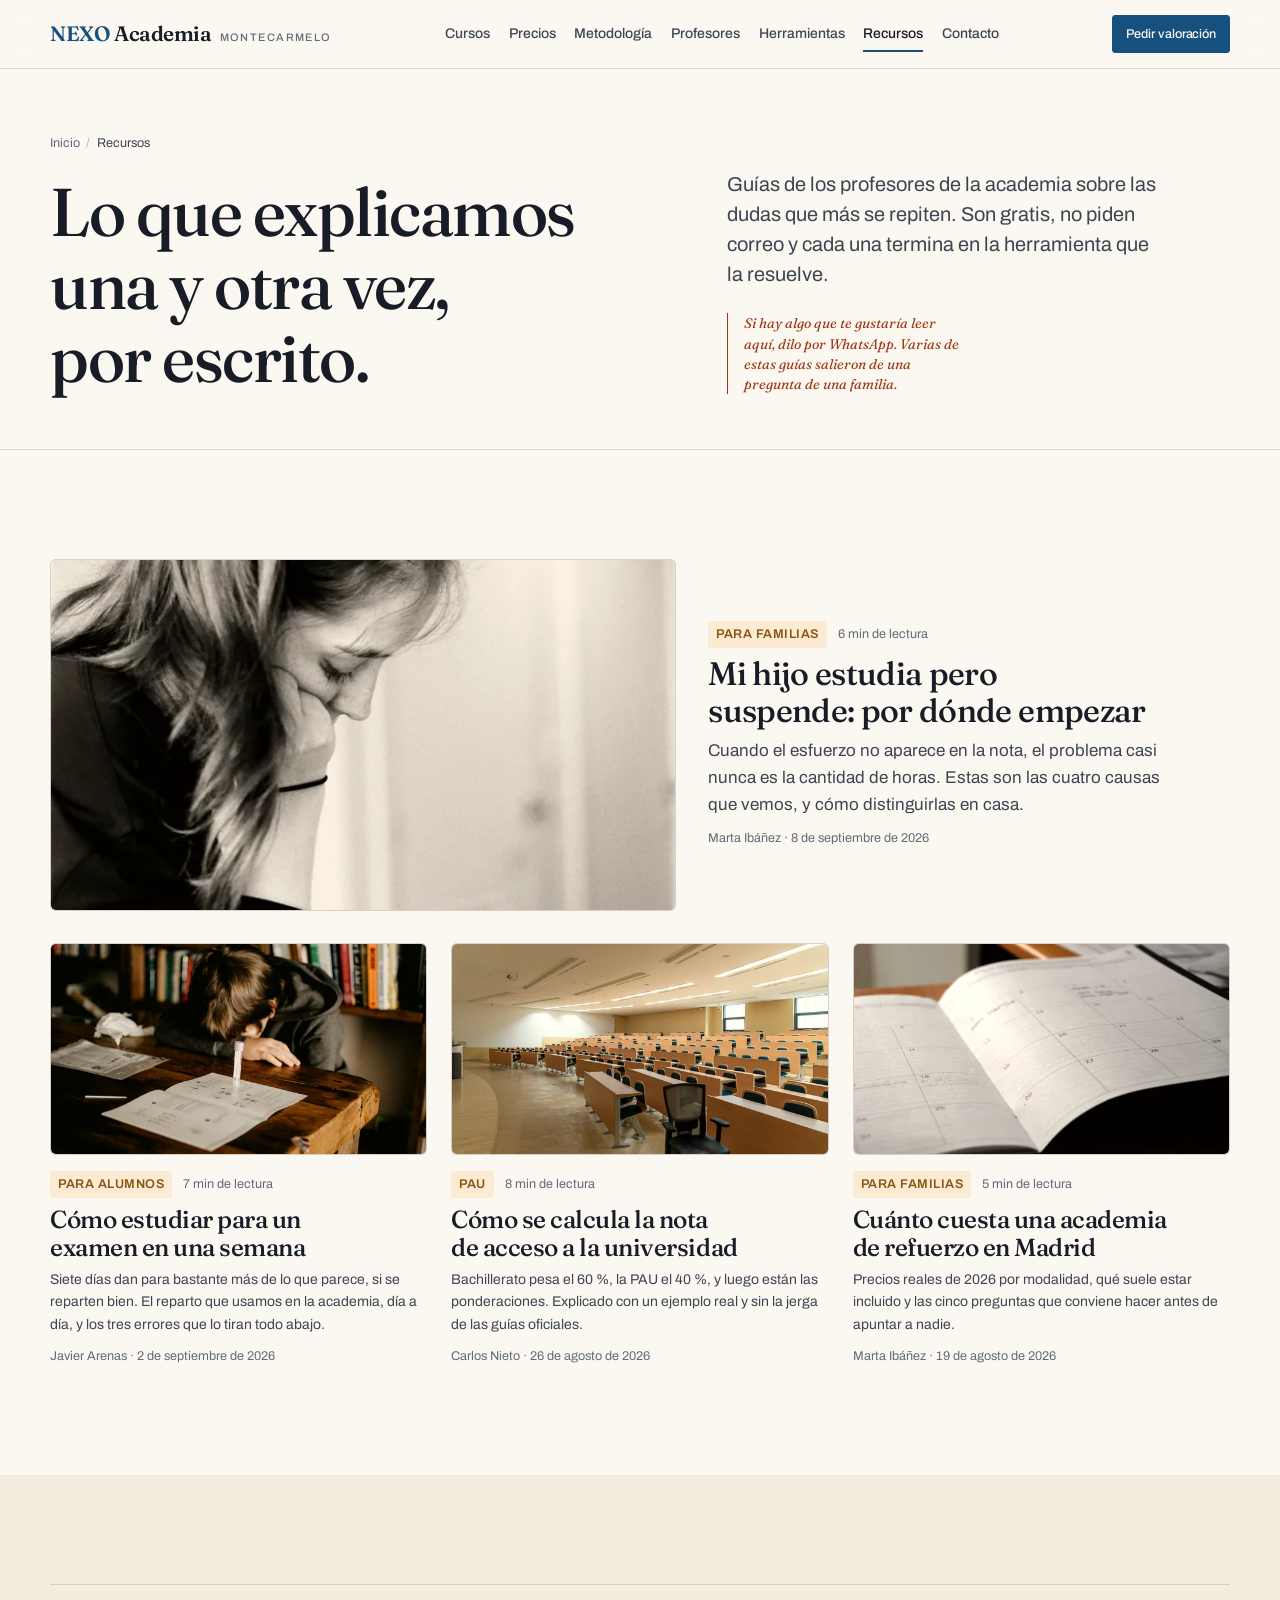
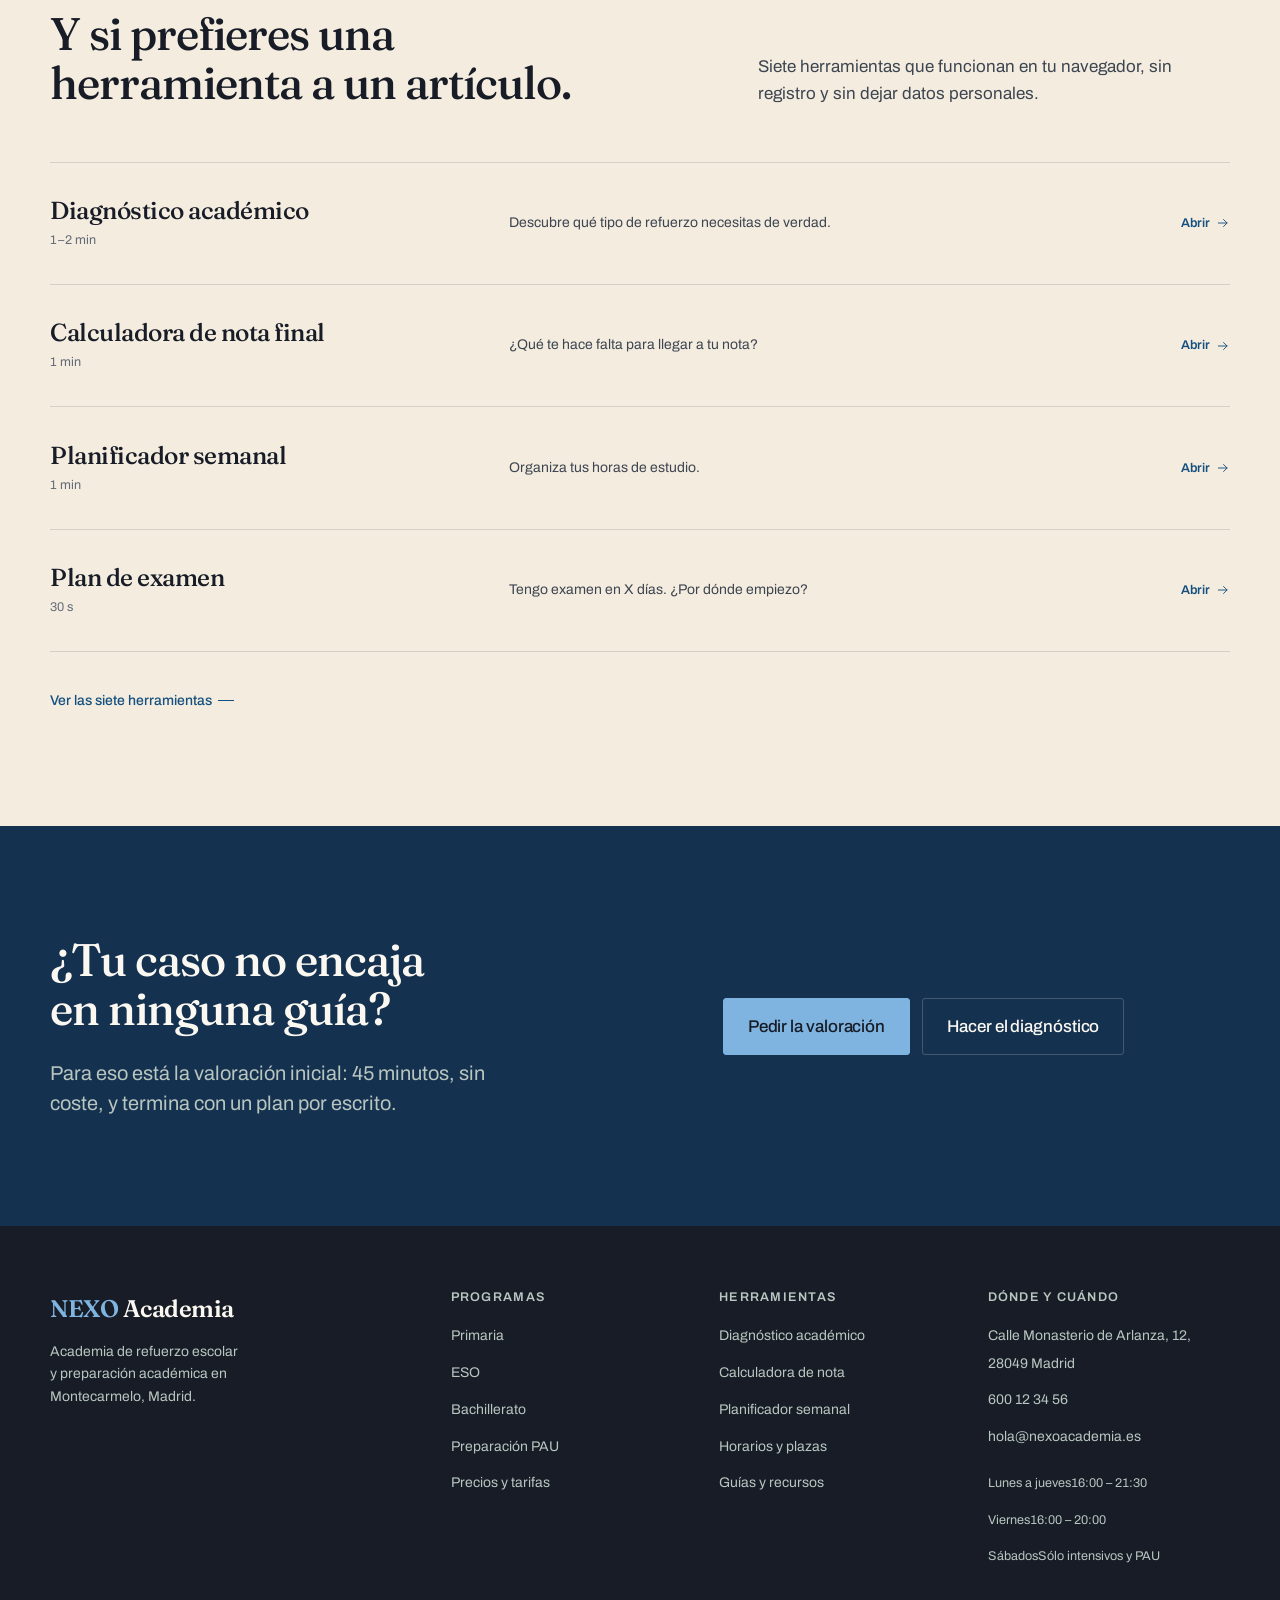
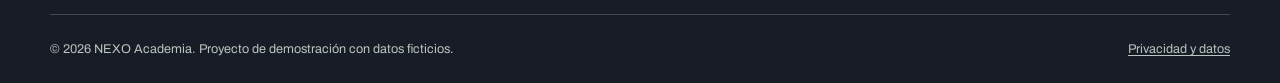
==== commit 0e0a78b1: "Arregla recursos sin estilos en GitHub Pages y el desbordamiento en movil Las guias de /recursos usa" ====
--- a/recursos/index.html
+++ b/recursos/index.html
@@ -17,18 +17,18 @@
 <meta property="og:image" content="https://nexoacademia.es/assets/images/art-suspende.webp">
 <meta name="twitter:card" content="summary_large_image">
 
-<link rel="icon" href="/assets/icons/favicon.svg" type="image/svg+xml">
+<link rel="icon" href="../assets/icons/favicon.svg" type="image/svg+xml">
 <link rel="preconnect" href="https://fonts.googleapis.com">
 <link rel="preconnect" href="https://fonts.gstatic.com" crossorigin>
 <link rel="stylesheet" href="https://fonts.googleapis.com/css2?family=Archivo:wght@400..600&family=Fraunces:ital,opsz,wght@0,9..144,400..700;1,9..144,400..600&display=swap">
-<link rel="stylesheet" href="/css/main.css">
-<link rel="stylesheet" href="/css/components.css">
-<link rel="stylesheet" href="/css/responsive.css">
-
-<script src="/js/content.js" defer></script>
-<script src="/js/utils.js" defer></script>
-<script src="/js/render.js" defer></script>
-<script src="/js/main.js" defer></script>
+<link rel="stylesheet" href="../css/main.css">
+<link rel="stylesheet" href="../css/components.css">
+<link rel="stylesheet" href="../css/responsive.css">
+
+<script src="../js/content.js" defer></script>
+<script src="../js/utils.js" defer></script>
+<script src="../js/render.js" defer></script>
+<script src="../js/main.js" defer></script>
 
 <script type="application/ld+json">
 {
@@ -113,21 +113,21 @@
 
 <header class="site-header">
   <div class="wrap site-header__inner">
-    <a class="brand" href="/index.html">
+    <a class="brand" href="../index.html">
       <span><span class="brand__mark">NEXO</span> Academia</span>
       <span class="brand__sub">Montecarmelo</span>
     </a>
     <nav class="nav" aria-label="Principal">
-      <a class="nav__link" href="/cursos.html">Cursos</a>
-      <a class="nav__link" href="/precios.html">Precios</a>
-      <a class="nav__link" href="/metodologia.html">Metodología</a>
-      <a class="nav__link" href="/profesores.html">Profesores</a>
-      <a class="nav__link" href="/herramientas.html">Herramientas</a>
-      <a class="nav__link" href="/recursos/index.html">Recursos</a>
-      <a class="nav__link" href="/contacto.html">Contacto</a>
+      <a class="nav__link" href="../cursos.html">Cursos</a>
+      <a class="nav__link" href="../precios.html">Precios</a>
+      <a class="nav__link" href="../metodologia.html">Metodología</a>
+      <a class="nav__link" href="../profesores.html">Profesores</a>
+      <a class="nav__link" href="../herramientas.html">Herramientas</a>
+      <a class="nav__link" href="index.html">Recursos</a>
+      <a class="nav__link" href="../contacto.html">Contacto</a>
     </nav>
     <div class="header-actions">
-      <a class="btn btn--sm" href="/contacto.html">Pedir valoración</a>
+      <a class="btn btn--sm" href="../contacto.html">Pedir valoración</a>
       <button class="nav-toggle" type="button" aria-expanded="false" aria-controls="menu-movil" aria-label="Abrir menú">
         <span class="nav-toggle__bars" aria-hidden="true"></span>
       </button>
@@ -138,17 +138,17 @@
 <div class="mobile-nav" id="menu-movil" data-open="false">
   <div class="wrap">
     <nav aria-label="Menú móvil">
-      <a class="mobile-nav__link" href="/cursos.html">Cursos <span>Primaria a PAU</span></a>
-      <a class="mobile-nav__link" href="/precios.html">Precios <span>Tarifas públicas</span></a>
-      <a class="mobile-nav__link" href="/metodologia.html">Metodología <span>Cómo trabajamos</span></a>
-      <a class="mobile-nav__link" href="/profesores.html">Profesores <span>6 personas</span></a>
-      <a class="mobile-nav__link" href="/herramientas.html">Herramientas <span>Gratuitas</span></a>
-      <a class="mobile-nav__link" href="/recursos/index.html">Recursos <span>Guías y consejos</span></a>
-      <a class="mobile-nav__link" href="/diagnostico.html">Diagnóstico <span>1–2 min</span></a>
-      <a class="mobile-nav__link" href="/contacto.html">Contacto <span>Montecarmelo</span></a>
+      <a class="mobile-nav__link" href="../cursos.html">Cursos <span>Primaria a PAU</span></a>
+      <a class="mobile-nav__link" href="../precios.html">Precios <span>Tarifas públicas</span></a>
+      <a class="mobile-nav__link" href="../metodologia.html">Metodología <span>Cómo trabajamos</span></a>
+      <a class="mobile-nav__link" href="../profesores.html">Profesores <span>6 personas</span></a>
+      <a class="mobile-nav__link" href="../herramientas.html">Herramientas <span>Gratuitas</span></a>
+      <a class="mobile-nav__link" href="index.html">Recursos <span>Guías y consejos</span></a>
+      <a class="mobile-nav__link" href="../diagnostico.html">Diagnóstico <span>1–2 min</span></a>
+      <a class="mobile-nav__link" href="../contacto.html">Contacto <span>Montecarmelo</span></a>
     </nav>
     <div class="mobile-nav__actions">
-      <a class="btn btn--lg" href="/contacto.html">Pedir valoración gratuita</a>
+      <a class="btn btn--lg" href="../contacto.html">Pedir valoración gratuita</a>
       <a class="btn btn--ghost btn--lg" data-link="wa" data-wa-intro="Me gustaría información sobre las clases de refuerzo." href="#">Escribir por WhatsApp</a>
     </div>
   </div>
@@ -159,7 +159,7 @@
     <div class="wrap">
       <nav aria-label="Migas de pan">
         <ol class="crumbs">
-          <li><a href="/index.html">Inicio</a></li>
+          <li><a href="../index.html">Inicio</a></li>
           <li><span aria-current="page">Recursos</span></li>
         </ol>
       </nav>
@@ -176,7 +176,7 @@
   <section class="section">
     <div class="wrap">
       <h2 class="visually-hidden">Todas las guías</h2>
-      <div class="acards" data-render="article-list" data-base="/" data-lead="true"></div>
+      <div class="acards" data-render="article-list" data-base="../" data-lead="true"></div>
     </div>
   </section>
 
@@ -189,7 +189,7 @@
         </div>
       </div>
       <div class="tool-index" data-render="tool-index" data-limit="4" data-brief="true"></div>
-      <p class="mt-6"><a class="link-arrow" href="/herramientas.html">Ver las siete herramientas</a></p>
+      <p class="mt-6"><a class="link-arrow" href="../herramientas.html">Ver las siete herramientas</a></p>
     </div>
   </section>
 
@@ -200,8 +200,8 @@
         <p class="lead mt-5">Para eso está la valoración inicial: 45 minutos, sin coste, y termina con un plan por escrito.</p>
       </div>
       <div class="closer__actions">
-        <a class="btn btn--lg" href="/contacto.html">Pedir la valoración</a>
-        <a class="btn btn--ghost btn--lg" href="/diagnostico.html">Hacer el diagnóstico</a>
+        <a class="btn btn--lg" href="../contacto.html">Pedir la valoración</a>
+        <a class="btn btn--ghost btn--lg" href="../diagnostico.html">Hacer el diagnóstico</a>
       </div>
     </div>
   </section>
@@ -211,27 +211,27 @@
   <div class="wrap">
     <div class="footer-grid">
       <div class="footer-col footer-brand">
-        <a class="brand" href="/index.html"><span><span class="brand__mark">NEXO</span> Academia</span></a>
+        <a class="brand" href="../index.html"><span><span class="brand__mark">NEXO</span> Academia</span></a>
         <p data-academy="brand.descriptor"></p>
       </div>
       <div class="footer-col">
         <h3>Programas</h3>
         <ul>
-          <li><a href="/cursos.html#programa-primaria">Primaria</a></li>
-          <li><a href="/cursos.html#programa-eso">ESO</a></li>
-          <li><a href="/cursos.html#programa-bachillerato">Bachillerato</a></li>
-          <li><a href="/cursos.html#programa-pau">Preparación PAU</a></li>
-          <li><a href="/precios.html">Precios y tarifas</a></li>
+          <li><a href="../cursos.html#programa-primaria">Primaria</a></li>
+          <li><a href="../cursos.html#programa-eso">ESO</a></li>
+          <li><a href="../cursos.html#programa-bachillerato">Bachillerato</a></li>
+          <li><a href="../cursos.html#programa-pau">Preparación PAU</a></li>
+          <li><a href="../precios.html">Precios y tarifas</a></li>
         </ul>
       </div>
       <div class="footer-col">
         <h3>Herramientas</h3>
         <ul>
-          <li><a href="/diagnostico.html">Diagnóstico académico</a></li>
-          <li><a href="/herramientas.html#nota">Calculadora de nota</a></li>
-          <li><a href="/herramientas.html#planner">Planificador semanal</a></li>
-          <li><a href="/herramientas.html#plazas">Horarios y plazas</a></li>
-          <li><a href="/recursos/index.html">Guías y recursos</a></li>
+          <li><a href="../diagnostico.html">Diagnóstico académico</a></li>
+          <li><a href="../herramientas.html#nota">Calculadora de nota</a></li>
+          <li><a href="../herramientas.html#planner">Planificador semanal</a></li>
+          <li><a href="../herramientas.html#plazas">Horarios y plazas</a></li>
+          <li><a href="index.html">Guías y recursos</a></li>
         </ul>
       </div>
       <div class="footer-col">
@@ -246,7 +246,7 @@
     </div>
     <div class="footer-bottom">
       <p>© <span data-academy="year"></span> NEXO Academia. Proyecto de demostración con datos ficticios.</p>
-      <p><a href="/privacidad.html">Privacidad y datos</a></p>
+      <p><a href="../privacidad.html">Privacidad y datos</a></p>
     </div>
   </div>
 </footer>
--- a/css/components.css
+++ b/css/components.css
@@ -1581,3 +1581,72 @@
   padding-top: var(--s-5);
   border-top: 2px solid var(--ink);
 }
+
+/* ═══════════════════════════════════════════════════════════════════════
+   TABLAS QUE SE APILAN EN MÓVIL
+   Una rejilla de cinco columnas no cabe en 320 px, y obligar a desplazar
+   en horizontal justo en la página de precios es perder al visitante.
+   Cada fila pasa a ser una ficha con su curso como título.
+   ═══════════════════════════════════════════════════════════════════════ */
+@media (max-width: 44rem) {
+  .table-wrap:has(.table--stack) { overflow: visible; }
+
+  .table--stack,
+  .table--stack tbody,
+  .table--stack tr,
+  .table--stack td { display: block; width: 100%; min-width: 0; }
+
+  /* La cabecera desaparece a la vista pero sigue ahí para el lector de pantalla */
+  .table--stack thead {
+    position: absolute;
+    width: 1px; height: 1px;
+    overflow: hidden;
+    clip-path: inset(50%);
+    white-space: nowrap;
+  }
+
+  .table--stack tr {
+    border: 1px solid var(--rule-strong);
+    border-radius: var(--r-2);
+    background: var(--paper);
+    padding: .2rem .9rem .6rem;
+    margin-bottom: .7rem;
+  }
+  .table--stack tbody tr:hover { background: var(--paper); }
+
+  .table--stack th[scope='row'] {
+    display: block;
+    width: 100%;
+    font-family: var(--font-display);
+    font-size: var(--step-1) !important;
+    font-weight: 600 !important;
+    letter-spacing: -.015em;
+    color: var(--tx) !important;
+    text-transform: none !important;
+    padding: .7rem 0 .55rem;
+    border-bottom: 1px solid var(--rule);
+  }
+
+  .table--stack td {
+    display: flex;
+    align-items: baseline;
+    justify-content: space-between;
+    gap: var(--s-4);
+    text-align: right;
+    padding: .55rem 0;
+    border-bottom: 1px dotted var(--rule-strong);
+  }
+  .table--stack td:last-child { border-bottom: 0; }
+
+  .table--stack td::before {
+    content: attr(data-label);
+    flex: 1 1 auto;
+    text-align: left;
+    font-size: var(--step--2);
+    color: var(--tx-3);
+    line-height: 1.35;
+  }
+  .table--stack td[data-label='']::before,
+  .table--stack td:not([data-label])::before { content: none; }
+  .table--stack td[data-label=''] { text-align: left; }
+}
--- a/css/responsive.css
+++ b/css/responsive.css
@@ -8,6 +8,13 @@
 @media (max-width: 22.5rem) {
   .header-actions .btn { display: none; }
   .nav-toggle { margin-right: 0; }
+}
+
+/* ──────  Hasta 544 px · la marca prescinde de su subtítulo  ────────── */
+/* Con «MONTECARMELO» la marca mide 278 px; sumando el botón y el icono de
+   menú la cabecera necesita unos 460, que no hay por debajo de este ancho. */
+@media (max-width: 34rem) {
+  .brand__sub { display: none; }
 }
 
 /* ───────────────  320 – 374 px · móviles pequeños  ───────────────── */
@@ -21,7 +28,6 @@
   }
 
   .brand { font-size: 1.15rem; }
-  .brand__sub { display: none; }
 
   .tool__head, .tool__body, .tool__foot, .tool__intro { padding-inline: var(--s-4); }
   .result__head, .result__body { padding: var(--s-4); }
